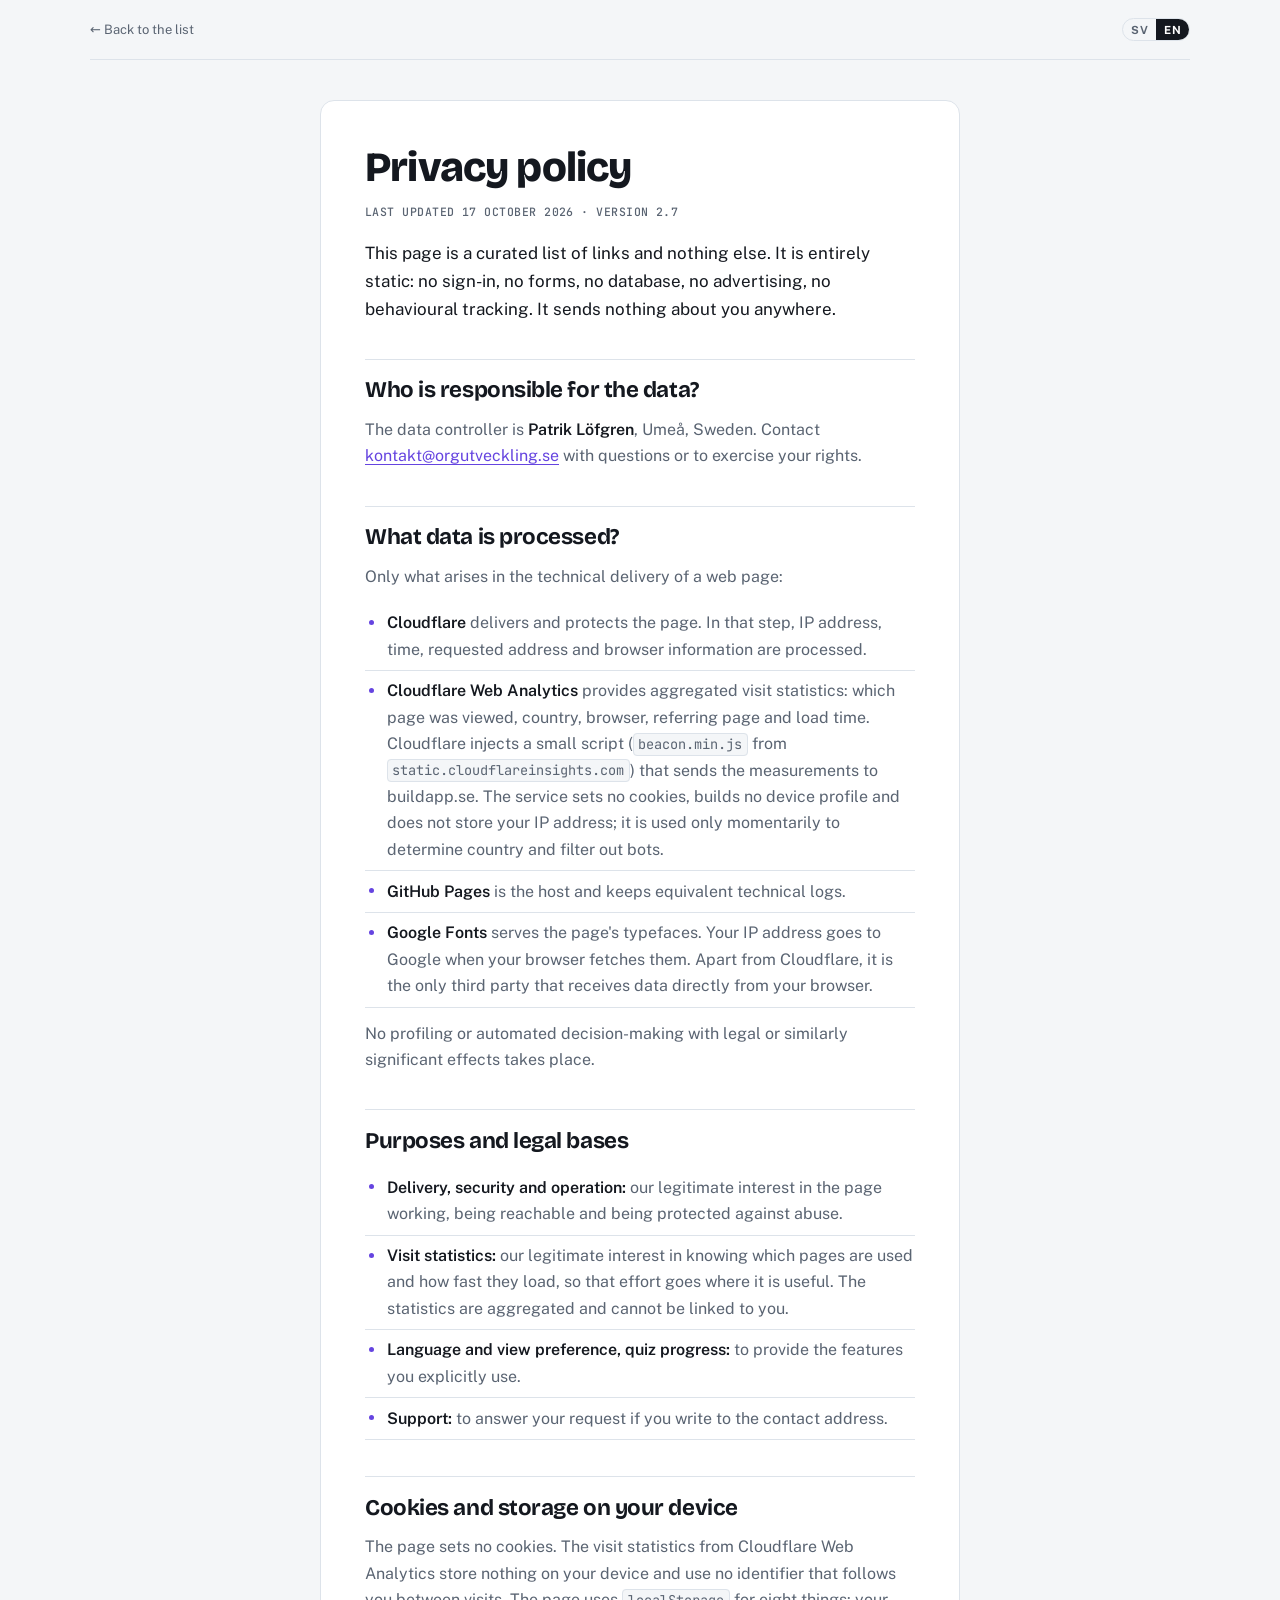
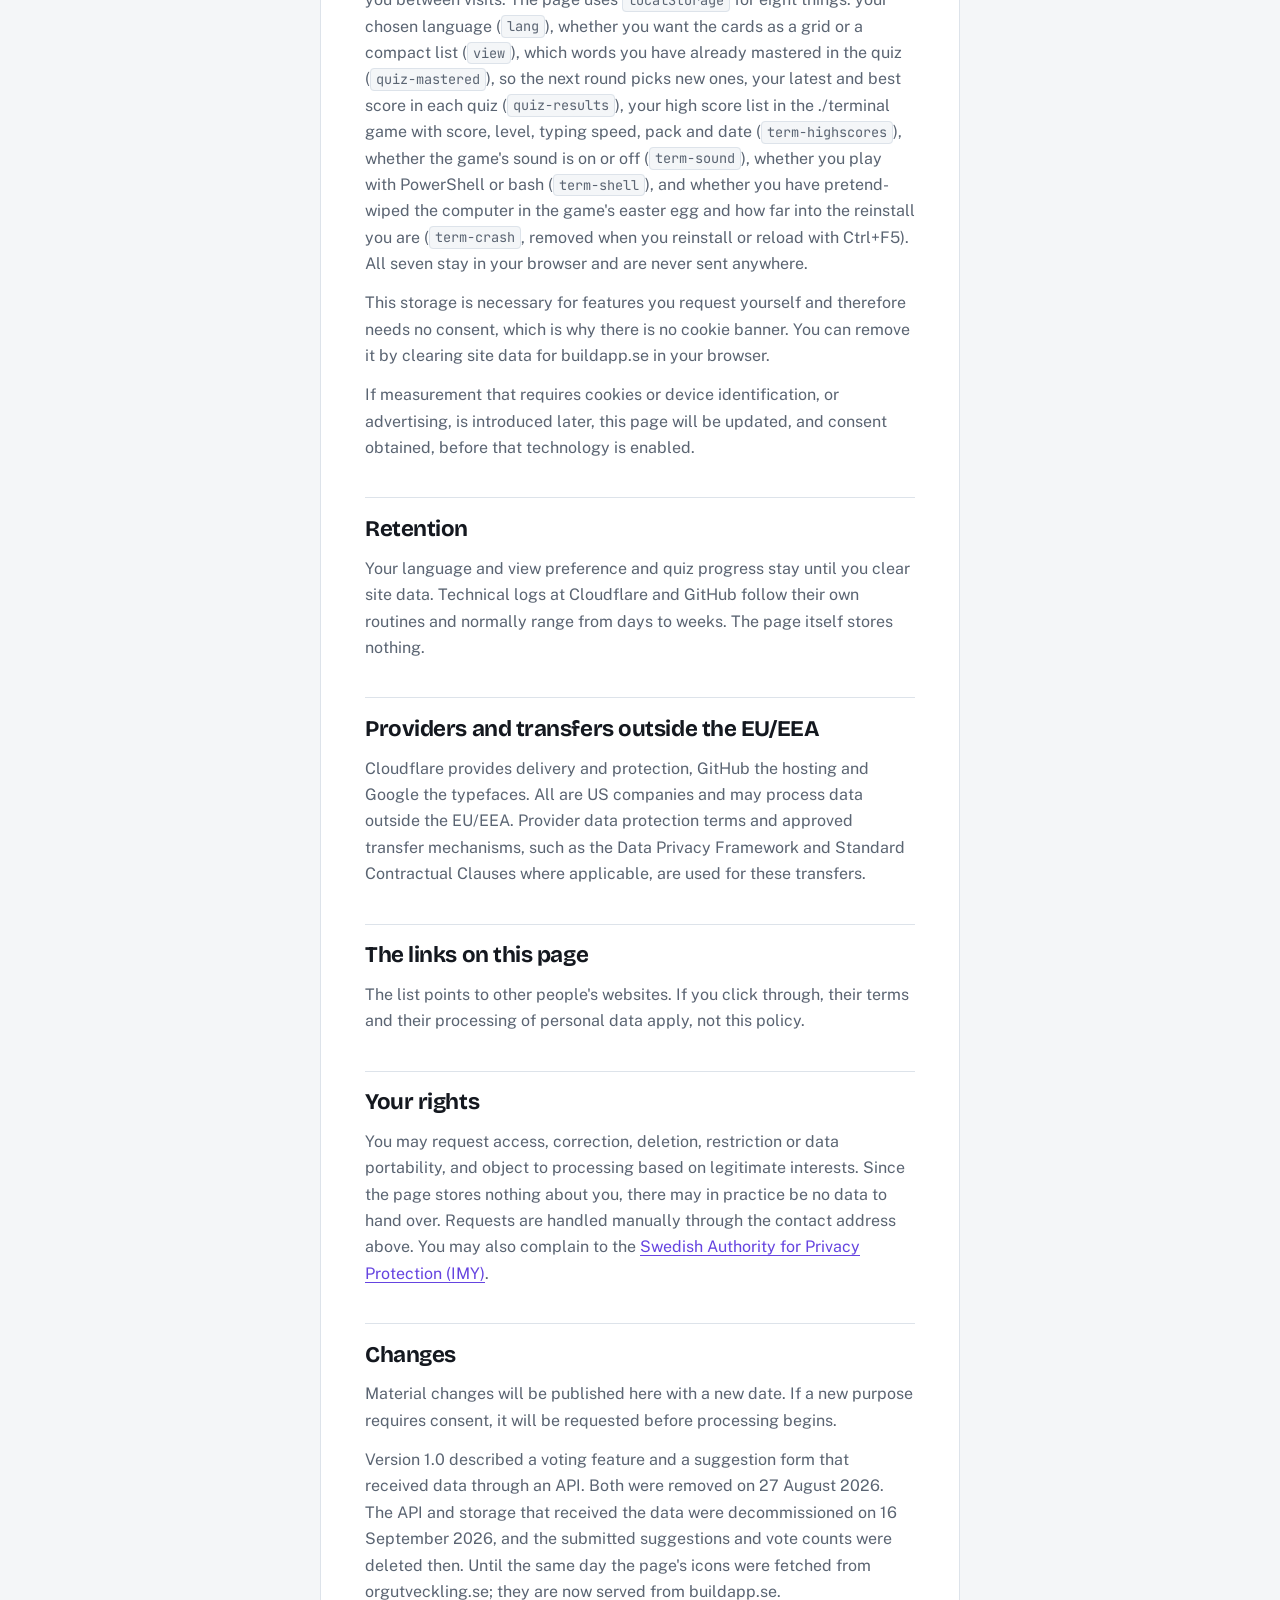
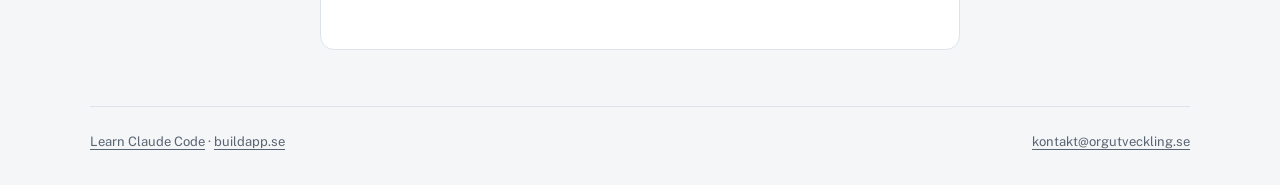
==== integritet.html @ f9c8c97b "docs(integritet): version 2.7, nyckeln term-crash för spelets påskägg Co-Authored-By: Claude Opus 5." ====
<!doctype html>
<html lang="sv">
<head>
<meta charset="UTF-8">
<meta name="viewport" content="width=device-width, initial-scale=1.0">
<title>Integritetspolicy | Lär dig Claude Code</title>
<meta name="description" content="Hur den här länklistan behandlar personuppgifter. Kort svar: sidan är statisk, har ingen backend och sparar bara dina val och dina quizframsteg lokalt.">
<link rel="canonical" href="https://buildapp.se/ai/integritet.html">

<meta property="og:type" content="website">
<meta property="og:site_name" content="Lär dig Claude Code">
<meta property="og:title" content="Integritetspolicy | Lär dig Claude Code">
<meta property="og:description" content="Hur den här länklistan behandlar personuppgifter. Kort svar: sidan är statisk, har ingen backend och sparar bara dina val och dina quizframsteg lokalt.">
<meta property="og:url" content="https://buildapp.se/ai/integritet.html">
<meta property="og:image" content="https://buildapp.se/ai/og.png">
<meta property="og:image:width" content="1200">
<meta property="og:image:height" content="630">
<meta property="og:image:type" content="image/png">
<meta property="og:locale" content="sv_SE">
<meta name="twitter:card" content="summary_large_image">
<meta name="twitter:title" content="Integritetspolicy | Lär dig Claude Code">
<meta name="twitter:description" content="Hur den här länklistan behandlar personuppgifter. Kort svar: sidan är statisk, har ingen backend och sparar bara dina val och dina quizframsteg lokalt.">
<meta name="twitter:image" content="https://buildapp.se/ai/og.png">

<link rel="preconnect" href="https://fonts.googleapis.com">
<link rel="preconnect" href="https://fonts.gstatic.com" crossorigin>
<link rel="stylesheet" href="https://fonts.googleapis.com/css2?family=Bricolage+Grotesque:opsz,wght@12..96,500..800&family=JetBrains+Mono:wght@500;700&family=Public+Sans:wght@400;500;600&display=swap">
<style>
:root{--fg:#14181F;--bg:#F4F6F8;--card:#fff;--primary:#6544E0;--secondary:#5A6472;--tertiary:#DDE3EA;
  --grafit:#14181F;
  --font:'Public Sans',system-ui,sans-serif;--font-display:'Bricolage Grotesque',system-ui,sans-serif;
  --mono:'JetBrains Mono',ui-monospace,SFMono-Regular,monospace;
  --outer:clamp(1.25rem,4vw,2.5rem);--fs-small:.8125rem;--ls-heading:-.02em;--radius-btn:100px;--t:.16s ease;--maxw:1180px}
*,*::before,*::after{box-sizing:border-box;margin:0;padding:0}
body{font-family:var(--font);font-size:1rem;color:var(--fg);background:var(--bg);-webkit-font-smoothing:antialiased;line-height:1.65}
a{color:inherit;text-underline-offset:.2em}
.wrap{max-width:var(--maxw);margin:0 auto;padding:0 var(--outer)}

.topbar{display:flex;justify-content:space-between;align-items:center;gap:1rem;padding:1.1rem 0;border-bottom:1px solid var(--tertiary)}
.topbar-right{display:flex;align-items:center;gap:1rem}
.topbar-link{font-size:var(--fs-small);color:var(--secondary);text-decoration:none;white-space:nowrap}
.topbar-link:hover{color:var(--primary)}
.lang-toggle{display:flex;border:1.5px solid var(--tertiary);border-radius:var(--radius-btn);overflow:hidden}
.lang-toggle button{background:transparent;border:0;cursor:pointer;padding:.35em .7em;font-size:.7rem;font-weight:700;letter-spacing:.05em;color:var(--secondary);font-family:var(--font);transition:all var(--t)}
.lang-toggle button:hover{color:var(--primary)}
.lang-toggle button.active{background:var(--grafit);color:#fff}

/* Policyn ligger på ett kort, precis som resurserna i listan. */
.doc{max-width:64ch;margin:clamp(1.5rem,4vw,2.5rem) auto clamp(2rem,5vw,3.5rem);
  background:var(--card);border:1px solid var(--tertiary);border-radius:14px;padding:clamp(1.4rem,4vw,2.75rem)}
h1{font-family:var(--font-display);font-weight:800;font-size:clamp(1.8rem,4.5vw,2.6rem);line-height:1.08;letter-spacing:var(--ls-heading)}
.meta{font-family:var(--mono);font-size:.72rem;font-weight:500;letter-spacing:.04em;text-transform:uppercase;color:var(--secondary);margin-top:.75rem}
h2{font-family:var(--font-display);font-weight:700;font-size:clamp(1.15rem,2.6vw,1.4rem);line-height:1.2;letter-spacing:var(--ls-heading);
  margin-top:2.25rem;padding-top:1.1rem;border-top:1px solid var(--tertiary)}
p{margin-top:.8rem;color:var(--secondary)}
p.lede{color:var(--fg);font-size:1.0625rem;margin-top:1.1rem}
ul{margin-top:.8rem;list-style:none}
li{position:relative;padding:.45rem 0 .45rem 1.35rem;color:var(--secondary);border-bottom:1px solid var(--tertiary)}
li::before{content:'';position:absolute;left:.25rem;top:1.05em;width:5px;height:5px;border-radius:50%;background:var(--primary)}
strong{color:var(--fg);font-weight:600}
code{font-family:var(--mono);font-size:.85em;background:var(--bg);border:1px solid var(--tertiary);border-radius:4px;padding:.1em .35em}
.doc a{color:var(--primary)}

.site-footer{margin-top:1rem;padding:1.5rem 0 2rem;border-top:1px solid var(--tertiary);display:flex;justify-content:space-between;align-items:baseline;flex-wrap:wrap;gap:.5em;font-size:var(--fs-small);color:var(--secondary)}
.site-footer a{color:var(--secondary)}
.site-footer a:hover{color:var(--primary)}
</style>
</head>
<body>

<div class="wrap">
  <div class="topbar">
    <a class="topbar-link" href="./" data-sv="&larr; Tillbaka till listan" data-en="&larr; Back to the list">&larr; Tillbaka till listan</a>
    <div class="topbar-right">
      <div class="lang-toggle" role="group" aria-label="Språk / Language">
        <button type="button" data-lang="sv">SV</button>
        <button type="button" data-lang="en">EN</button>
      </div>
    </div>
  </div>

  <article class="doc" data-doc="sv" lang="sv">
    <h1>Integritetspolicy</h1>
    <p class="meta">Senast uppdaterad 17 oktober 2026 &middot; Version 2.7</p>

    <p class="lede">Den här sidan är en kurerad länklista och inget annat. Den är helt statisk: ingen inloggning, inga formulär, ingen databas, inga annonser, ingen beteendespårning. Den skickar ingenting någonstans om dig.</p>

    <h2>Vem ansvarar för uppgifterna?</h2>
    <p>Personuppgiftsansvarig är <strong>Patrik Löfgren</strong>, Umeå, Sverige. Kontakta <a href="mailto:kontakt@orgutveckling.se">kontakt@orgutveckling.se</a> för frågor eller för att använda dina rättigheter.</p>

    <h2>Vilka uppgifter behandlas?</h2>
    <p>Bara det som uppstår i den tekniska leveransen av en webbsida:</p>
    <ul>
      <li><strong>Cloudflare</strong> levererar och skyddar sidan. I det ledet behandlas IP-adress, tidpunkt, efterfrågad adress och webbläsarinformation.</li>
      <li><strong>Cloudflare Web Analytics</strong> ger aggregerad besöksstatistik: vilken sida som visats, land, webbläsare, hänvisande sida och laddningstid. Cloudflare lägger in ett litet skript (<code>beacon.min.js</code> från <code>static.cloudflareinsights.com</code>) som skickar mätvärdena till buildapp.se. Tjänsten sätter inga cookies, skapar ingen enhetsprofil och sparar inte din IP-adress; den används bara i stunden för att avgöra land och sålla bort robotar.</li>
      <li><strong>GitHub Pages</strong> är webbhotellet och för motsvarande tekniska loggar.</li>
      <li><strong>Google Fonts</strong> levererar sidans typsnitt. När din webbläsare hämtar dem går din IP-adress till Google. Utöver Cloudflare är det den enda tredjeparten som får uppgifter direkt från din webbläsare.</li>
    </ul>
    <p>Ingen profilering och inget automatiserat beslutsfattande med rättsliga eller liknande betydande effekter sker.</p>

    <h2>Varför och med vilken rättslig grund?</h2>
    <ul>
      <li><strong>Leverans, säkerhet och drift:</strong> berättigat intresse av att sidan fungerar, är nåbar och skyddad mot missbruk.</li>
      <li><strong>Besöksstatistik:</strong> berättigat intresse av att veta vilka sidor som används och hur snabbt de laddar, så att arbetet kan läggas där det gör nytta. Statistiken är aggregerad och kan inte kopplas till dig.</li>
      <li><strong>Språk- och vyval, quizframsteg:</strong> för att tillhandahålla de funktioner du uttryckligen använder.</li>
      <li><strong>Support:</strong> för att besvara din begäran om du skriver till kontaktadressen.</li>
    </ul>

    <h2>Cookies och lagring på din enhet</h2>
    <p>Sidan sätter inga cookies. Besöksstatistiken från Cloudflare Web Analytics lagrar ingenting på din enhet och använder ingen identifierare som följer dig mellan besök. Sidan använder <code>localStorage</code> till åtta saker: valt språk (<code>lang</code>), om du vill se korten som rutnät eller kompakt lista (<code>view</code>), vilka ord du redan klarat i quizet (<code>quiz-mastered</code>), så att nästa runda tar nya ord, ditt senaste och bästa resultat i varje quiz (<code>quiz-results</code>), din topplista i spelet ./terminal med poäng, nivå, skrivhastighet, paket och datum (<code>term-highscores</code>), om spelets ljud är på eller av (<code>term-sound</code>), om du spelar med PowerShell eller bash (<code>term-shell</code>), och om du har låtsasraderat datorn i spelets påskägg och var du är i ominstallationen (<code>term-crash</code>, tas bort när du installerat om eller laddar om med Ctrl+F5). Alla sju ligger kvar i din webbläsare och skickas aldrig någonstans.</p>
    <p>Lagringen är nödvändig för funktioner du själv begär och kräver därför inget samtycke, vilket är anledningen till att det inte finns någon cookiebanner. Du tar bort den genom att rensa webbplatsdata för buildapp.se i webbläsaren.</p>
    <p>Om mätning som kräver cookies eller enhetsidentifiering, eller annonsering, införs senare uppdateras den här sidan, och samtycke hämtas in, innan tekniken aktiveras.</p>

    <h2>Lagringstid</h2>
    <p>Språk- och vyvalet och quizframstegen ligger kvar tills du rensar webbplatsdata. Tekniska loggar hos Cloudflare och GitHub styrs av deras egna rutiner och rör sig normalt om dagar till veckor. Sidan själv sparar ingenting.</p>

    <h2>Leverantörer och överföring utanför EU/EES</h2>
    <p>Cloudflare tillhandahåller leverans och skydd, GitHub webbhotellet och Google typsnitten. Samtliga är amerikanska bolag och kan behandla uppgifter utanför EU/EES. För dessa överföringar tillämpas leverantörernas dataskyddsvillkor och godkända överföringsmekanismer, exempelvis Data Privacy Framework och standardavtalsklausuler där de är tillämpliga.</p>

    <h2>Länkarna på sidan</h2>
    <p>Listan pekar på andras webbplatser. Klickar du vidare gäller deras villkor och deras behandling av personuppgifter, inte den här policyn.</p>

    <h2>Dina rättigheter</h2>
    <p>Du kan begära tillgång, rättelse, radering, begränsning eller dataportabilitet, och invända mot behandling som grundas på berättigat intresse. Eftersom sidan inte lagrar något om dig saknas i praktiken uppgifter att lämna ut. Begäran hanteras manuellt via kontaktadressen ovan. Du har också rätt att klaga hos <a href="https://www.imy.se/" rel="external noopener" target="_blank">Integritetsskyddsmyndigheten (IMY)</a>.</p>

    <h2>Ändringar</h2>
    <p>Väsentliga ändringar publiceras här med nytt datum. Om ett nytt ändamål kräver samtycke hämtas det in innan behandlingen börjar.</p>
    <p>Version 1.0 beskrev en röstningsfunktion och ett förslagsformulär som tog emot uppgifter via ett API. Båda togs bort den 27 augusti 2026. Det API och den lagring som tog emot uppgifterna avvecklades den 16 september 2026, och de inskickade förslagen och röstsiffrorna raderades då. Sidans ikoner hämtades fram till samma dag från orgutveckling.se; nu ligger de på buildapp.se.</p>
  </article>

  <article class="doc" data-doc="en" lang="en" hidden>
    <h1>Privacy policy</h1>
    <p class="meta">Last updated 17 October 2026 &middot; Version 2.7</p>

    <p class="lede">This page is a curated list of links and nothing else. It is entirely static: no sign-in, no forms, no database, no advertising, no behavioural tracking. It sends nothing about you anywhere.</p>

    <h2>Who is responsible for the data?</h2>
    <p>The data controller is <strong>Patrik Löfgren</strong>, Umeå, Sweden. Contact <a href="mailto:kontakt@orgutveckling.se">kontakt@orgutveckling.se</a> with questions or to exercise your rights.</p>

    <h2>What data is processed?</h2>
    <p>Only what arises in the technical delivery of a web page:</p>
    <ul>
      <li><strong>Cloudflare</strong> delivers and protects the page. In that step, IP address, time, requested address and browser information are processed.</li>
      <li><strong>Cloudflare Web Analytics</strong> provides aggregated visit statistics: which page was viewed, country, browser, referring page and load time. Cloudflare injects a small script (<code>beacon.min.js</code> from <code>static.cloudflareinsights.com</code>) that sends the measurements to buildapp.se. The service sets no cookies, builds no device profile and does not store your IP address; it is used only momentarily to determine country and filter out bots.</li>
      <li><strong>GitHub Pages</strong> is the host and keeps equivalent technical logs.</li>
      <li><strong>Google Fonts</strong> serves the page's typefaces. Your IP address goes to Google when your browser fetches them. Apart from Cloudflare, it is the only third party that receives data directly from your browser.</li>
    </ul>
    <p>No profiling or automated decision-making with legal or similarly significant effects takes place.</p>

    <h2>Purposes and legal bases</h2>
    <ul>
      <li><strong>Delivery, security and operation:</strong> our legitimate interest in the page working, being reachable and being protected against abuse.</li>
      <li><strong>Visit statistics:</strong> our legitimate interest in knowing which pages are used and how fast they load, so that effort goes where it is useful. The statistics are aggregated and cannot be linked to you.</li>
      <li><strong>Language and view preference, quiz progress:</strong> to provide the features you explicitly use.</li>
      <li><strong>Support:</strong> to answer your request if you write to the contact address.</li>
    </ul>

    <h2>Cookies and storage on your device</h2>
    <p>The page sets no cookies. The visit statistics from Cloudflare Web Analytics store nothing on your device and use no identifier that follows you between visits. The page uses <code>localStorage</code> for eight things: your chosen language (<code>lang</code>), whether you want the cards as a grid or a compact list (<code>view</code>), which words you have already mastered in the quiz (<code>quiz-mastered</code>), so the next round picks new ones, your latest and best score in each quiz (<code>quiz-results</code>), your high score list in the ./terminal game with score, level, typing speed, pack and date (<code>term-highscores</code>), whether the game's sound is on or off (<code>term-sound</code>), whether you play with PowerShell or bash (<code>term-shell</code>), and whether you have pretend-wiped the computer in the game's easter egg and how far into the reinstall you are (<code>term-crash</code>, removed when you reinstall or reload with Ctrl+F5). All seven stay in your browser and are never sent anywhere.</p>
    <p>This storage is necessary for features you request yourself and therefore needs no consent, which is why there is no cookie banner. You can remove it by clearing site data for buildapp.se in your browser.</p>
    <p>If measurement that requires cookies or device identification, or advertising, is introduced later, this page will be updated, and consent obtained, before that technology is enabled.</p>

    <h2>Retention</h2>
    <p>Your language and view preference and quiz progress stay until you clear site data. Technical logs at Cloudflare and GitHub follow their own routines and normally range from days to weeks. The page itself stores nothing.</p>

    <h2>Providers and transfers outside the EU/EEA</h2>
    <p>Cloudflare provides delivery and protection, GitHub the hosting and Google the typefaces. All are US companies and may process data outside the EU/EEA. Provider data protection terms and approved transfer mechanisms, such as the Data Privacy Framework and Standard Contractual Clauses where applicable, are used for these transfers.</p>

    <h2>The links on this page</h2>
    <p>The list points to other people's websites. If you click through, their terms and their processing of personal data apply, not this policy.</p>

    <h2>Your rights</h2>
    <p>You may request access, correction, deletion, restriction or data portability, and object to processing based on legitimate interests. Since the page stores nothing about you, there may in practice be no data to hand over. Requests are handled manually through the contact address above. You may also complain to the <a href="https://www.imy.se/" rel="external noopener" target="_blank">Swedish Authority for Privacy Protection (IMY)</a>.</p>

    <h2>Changes</h2>
    <p>Material changes will be published here with a new date. If a new purpose requires consent, it will be requested before processing begins.</p>
    <p>Version 1.0 described a voting feature and a suggestion form that received data through an API. Both were removed on 27 August 2026. The API and storage that received the data were decommissioned on 16 September 2026, and the submitted suggestions and vote counts were deleted then. Until the same day the page's icons were fetched from orgutveckling.se; they are now served from buildapp.se.</p>
  </article>

  <footer class="site-footer">
    <div><a href="./" data-sv="Lär dig Claude Code" data-en="Learn Claude Code">Lär dig Claude Code</a> &middot; <a href="https://buildapp.se/">buildapp.se</a></div>
    <div><span id="footer-email"></span></div>
  </footer>
</div>

<script>
(function(){
  // Samma nyckel som listsidan, sa spraket foljer med hit.
  var buttons = document.querySelectorAll('.lang-toggle button');

  function apply(lang){
    document.documentElement.lang = lang;
    document.querySelectorAll('[data-doc]').forEach(function(el){
      el.hidden = el.getAttribute('data-doc') !== lang;
    });
    document.querySelectorAll('[data-sv]').forEach(function(el){
      el.textContent = lang === 'sv' ? el.getAttribute('data-sv') : el.getAttribute('data-en');
    });
    buttons.forEach(function(b){ b.classList.toggle('active', b.dataset.lang === lang); });
  }

  var saved;
  try { saved = localStorage.getItem('lang'); } catch (e) { saved = null; }
  apply(saved || ((navigator.language || '').toLowerCase().indexOf('sv') === 0 ? 'sv' : 'en'));

  document.querySelector('.lang-toggle').addEventListener('click', function(e){
    var btn = e.target.closest('button[data-lang]');
    if (!btn) return;
    try { localStorage.setItem('lang', btn.dataset.lang); } catch (e) {}
    apply(btn.dataset.lang);
  });

  var u='kontakt', d='orgutveckling.se';
  var el=document.getElementById('footer-email');
  if(el){var a=document.createElement('a');a.href='mai'+'lto:'+u+'@'+d;a.textContent=u+'@'+d;a.style.color='inherit';el.appendChild(a);}
})();
</script>
</body>
</html>
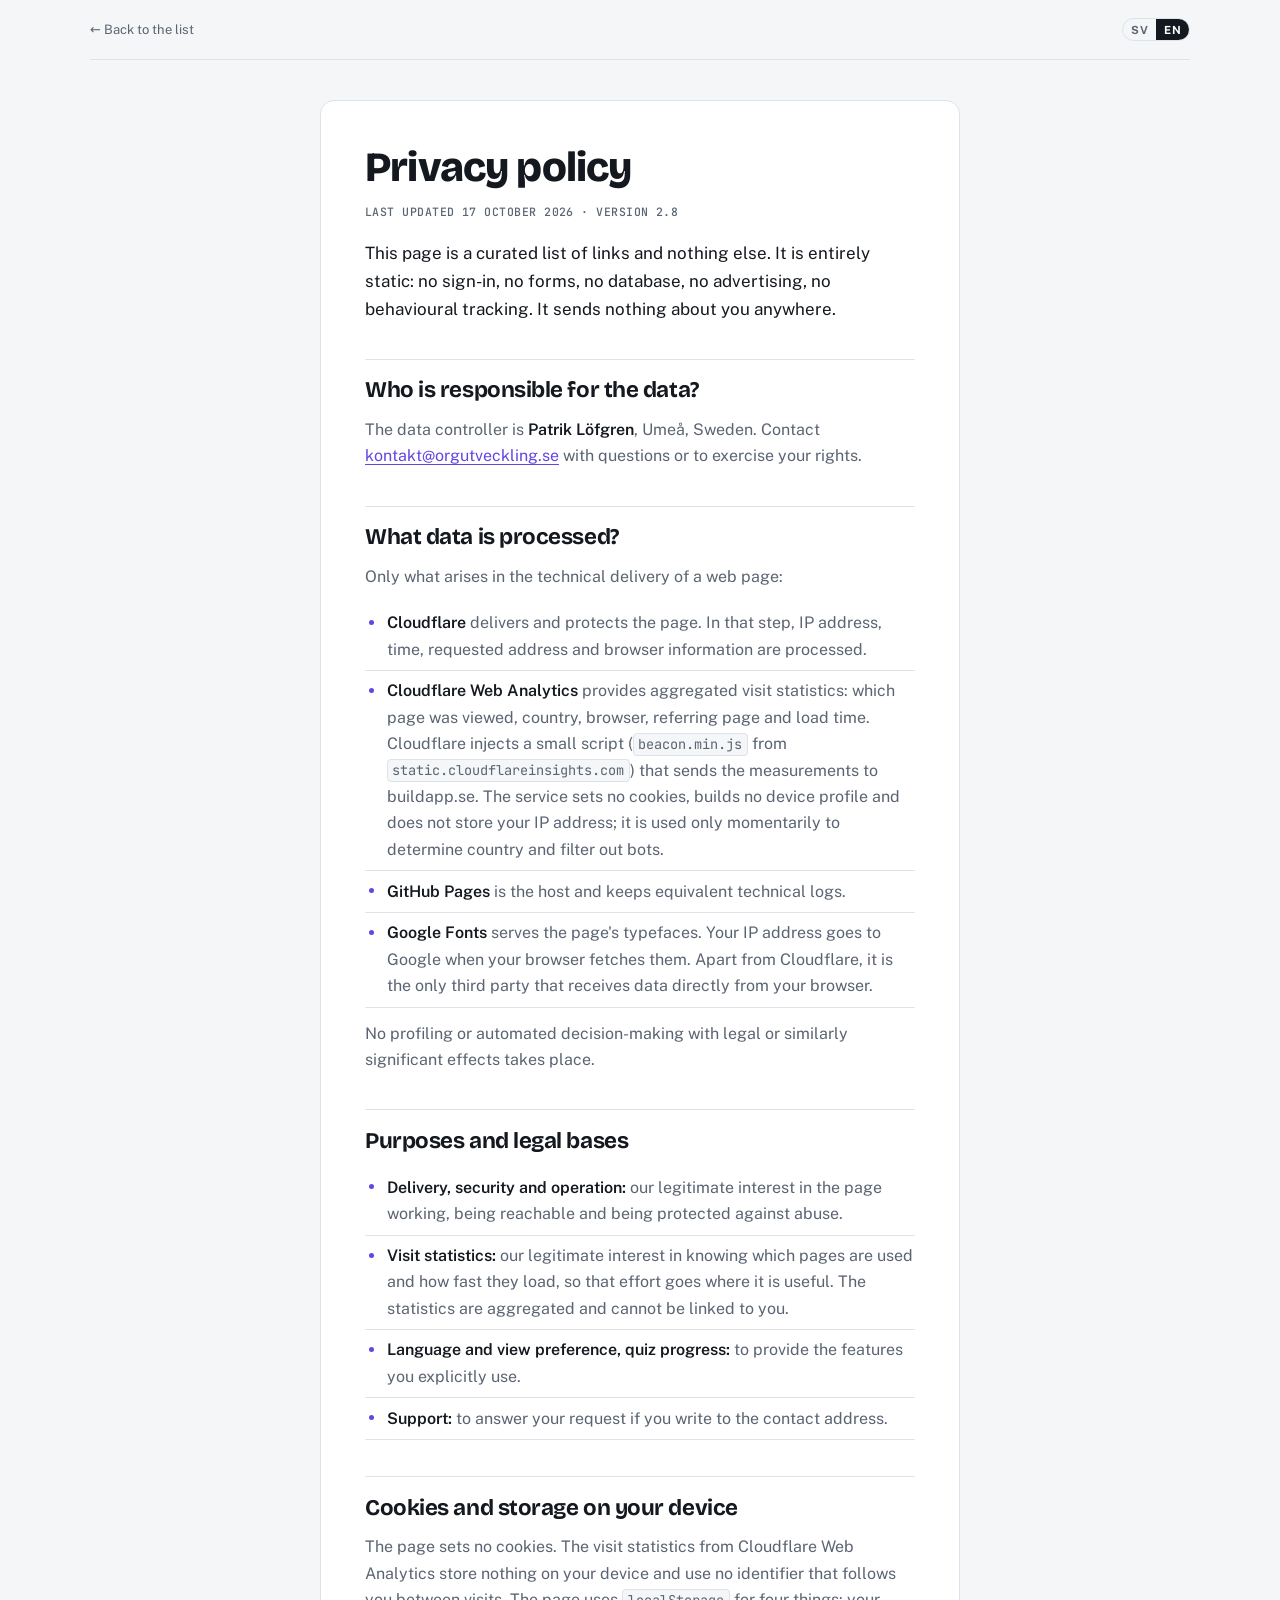
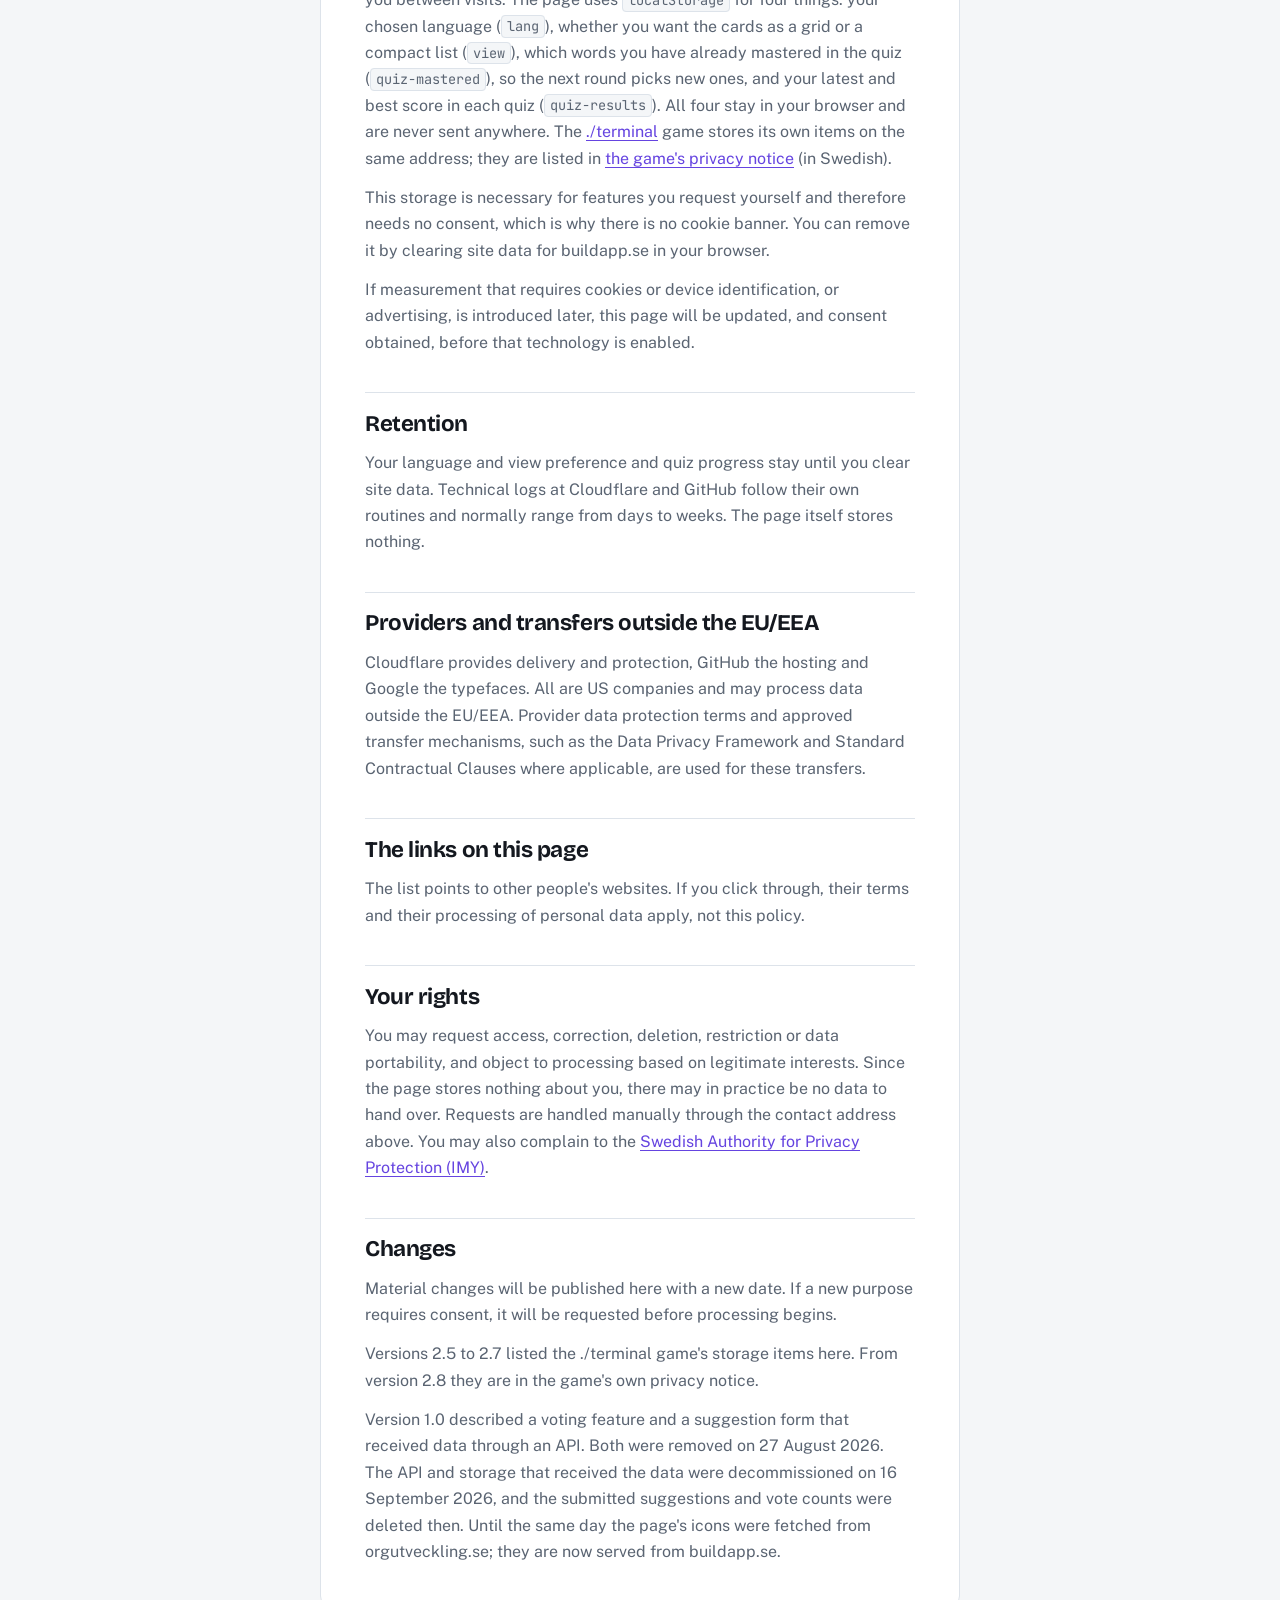
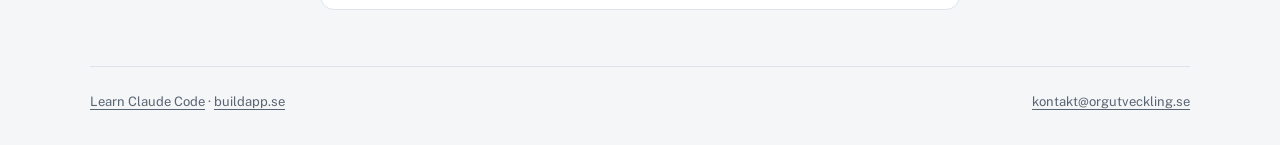
==== commit a476f070: "docs(integritet): version 2.8, spelets nycklar i spelets egen integritetstext Co-Authored-By: Claude" ====
--- a/integritet.html
+++ b/integritet.html
@@ -81,7 +81,7 @@
 
   <article class="doc" data-doc="sv" lang="sv">
     <h1>Integritetspolicy</h1>
-    <p class="meta">Senast uppdaterad 17 oktober 2026 &middot; Version 2.7</p>
+    <p class="meta">Senast uppdaterad 17 oktober 2026 &middot; Version 2.8</p>
 
     <p class="lede">Den här sidan är en kurerad länklista och inget annat. Den är helt statisk: ingen inloggning, inga formulär, ingen databas, inga annonser, ingen beteendespårning. Den skickar ingenting någonstans om dig.</p>
 
@@ -107,7 +107,7 @@
     </ul>
 
     <h2>Cookies och lagring på din enhet</h2>
-    <p>Sidan sätter inga cookies. Besöksstatistiken från Cloudflare Web Analytics lagrar ingenting på din enhet och använder ingen identifierare som följer dig mellan besök. Sidan använder <code>localStorage</code> till åtta saker: valt språk (<code>lang</code>), om du vill se korten som rutnät eller kompakt lista (<code>view</code>), vilka ord du redan klarat i quizet (<code>quiz-mastered</code>), så att nästa runda tar nya ord, ditt senaste och bästa resultat i varje quiz (<code>quiz-results</code>), din topplista i spelet ./terminal med poäng, nivå, skrivhastighet, paket och datum (<code>term-highscores</code>), om spelets ljud är på eller av (<code>term-sound</code>), om du spelar med PowerShell eller bash (<code>term-shell</code>), och om du har låtsasraderat datorn i spelets påskägg och var du är i ominstallationen (<code>term-crash</code>, tas bort när du installerat om eller laddar om med Ctrl+F5). Alla sju ligger kvar i din webbläsare och skickas aldrig någonstans.</p>
+    <p>Sidan sätter inga cookies. Besöksstatistiken från Cloudflare Web Analytics lagrar ingenting på din enhet och använder ingen identifierare som följer dig mellan besök. Sidan använder <code>localStorage</code> till fyra saker: valt språk (<code>lang</code>), om du vill se korten som rutnät eller kompakt lista (<code>view</code>), vilka ord du redan klarat i quizet (<code>quiz-mastered</code>), så att nästa runda tar nya ord, och ditt senaste och bästa resultat i varje quiz (<code>quiz-results</code>). Alla fyra ligger kvar i din webbläsare och skickas aldrig någonstans. Spelet <a href="https://buildapp.se/terminal/">./terminal</a> sparar sina egna saker på samma adress; de står i <a href="https://buildapp.se/terminal/integritet.html">spelets integritetstext</a>.</p>
     <p>Lagringen är nödvändig för funktioner du själv begär och kräver därför inget samtycke, vilket är anledningen till att det inte finns någon cookiebanner. Du tar bort den genom att rensa webbplatsdata för buildapp.se i webbläsaren.</p>
     <p>Om mätning som kräver cookies eller enhetsidentifiering, eller annonsering, införs senare uppdateras den här sidan, och samtycke hämtas in, innan tekniken aktiveras.</p>
 
@@ -125,12 +125,13 @@
 
     <h2>Ändringar</h2>
     <p>Väsentliga ändringar publiceras här med nytt datum. Om ett nytt ändamål kräver samtycke hämtas det in innan behandlingen börjar.</p>
+    <p>Version 2.5 till 2.7 redovisade spelet ./terminals nycklar här. Från version 2.8 står de i spelets egen integritetstext.</p>
     <p>Version 1.0 beskrev en röstningsfunktion och ett förslagsformulär som tog emot uppgifter via ett API. Båda togs bort den 27 augusti 2026. Det API och den lagring som tog emot uppgifterna avvecklades den 16 september 2026, och de inskickade förslagen och röstsiffrorna raderades då. Sidans ikoner hämtades fram till samma dag från orgutveckling.se; nu ligger de på buildapp.se.</p>
   </article>
 
   <article class="doc" data-doc="en" lang="en" hidden>
     <h1>Privacy policy</h1>
-    <p class="meta">Last updated 17 October 2026 &middot; Version 2.7</p>
+    <p class="meta">Last updated 17 October 2026 &middot; Version 2.8</p>
 
     <p class="lede">This page is a curated list of links and nothing else. It is entirely static: no sign-in, no forms, no database, no advertising, no behavioural tracking. It sends nothing about you anywhere.</p>
 
@@ -156,7 +157,7 @@
     </ul>
 
     <h2>Cookies and storage on your device</h2>
-    <p>The page sets no cookies. The visit statistics from Cloudflare Web Analytics store nothing on your device and use no identifier that follows you between visits. The page uses <code>localStorage</code> for eight things: your chosen language (<code>lang</code>), whether you want the cards as a grid or a compact list (<code>view</code>), which words you have already mastered in the quiz (<code>quiz-mastered</code>), so the next round picks new ones, your latest and best score in each quiz (<code>quiz-results</code>), your high score list in the ./terminal game with score, level, typing speed, pack and date (<code>term-highscores</code>), whether the game's sound is on or off (<code>term-sound</code>), whether you play with PowerShell or bash (<code>term-shell</code>), and whether you have pretend-wiped the computer in the game's easter egg and how far into the reinstall you are (<code>term-crash</code>, removed when you reinstall or reload with Ctrl+F5). All seven stay in your browser and are never sent anywhere.</p>
+    <p>The page sets no cookies. The visit statistics from Cloudflare Web Analytics store nothing on your device and use no identifier that follows you between visits. The page uses <code>localStorage</code> for four things: your chosen language (<code>lang</code>), whether you want the cards as a grid or a compact list (<code>view</code>), which words you have already mastered in the quiz (<code>quiz-mastered</code>), so the next round picks new ones, and your latest and best score in each quiz (<code>quiz-results</code>). All four stay in your browser and are never sent anywhere. The <a href="https://buildapp.se/terminal/">./terminal</a> game stores its own items on the same address; they are listed in <a href="https://buildapp.se/terminal/integritet.html">the game's privacy notice</a> (in Swedish).</p>
     <p>This storage is necessary for features you request yourself and therefore needs no consent, which is why there is no cookie banner. You can remove it by clearing site data for buildapp.se in your browser.</p>
     <p>If measurement that requires cookies or device identification, or advertising, is introduced later, this page will be updated, and consent obtained, before that technology is enabled.</p>
 
@@ -174,6 +175,7 @@
 
     <h2>Changes</h2>
     <p>Material changes will be published here with a new date. If a new purpose requires consent, it will be requested before processing begins.</p>
+    <p>Versions 2.5 to 2.7 listed the ./terminal game's storage items here. From version 2.8 they are in the game's own privacy notice.</p>
     <p>Version 1.0 described a voting feature and a suggestion form that received data through an API. Both were removed on 27 August 2026. The API and storage that received the data were decommissioned on 16 September 2026, and the submitted suggestions and vote counts were deleted then. Until the same day the page's icons were fetched from orgutveckling.se; they are now served from buildapp.se.</p>
   </article>
 
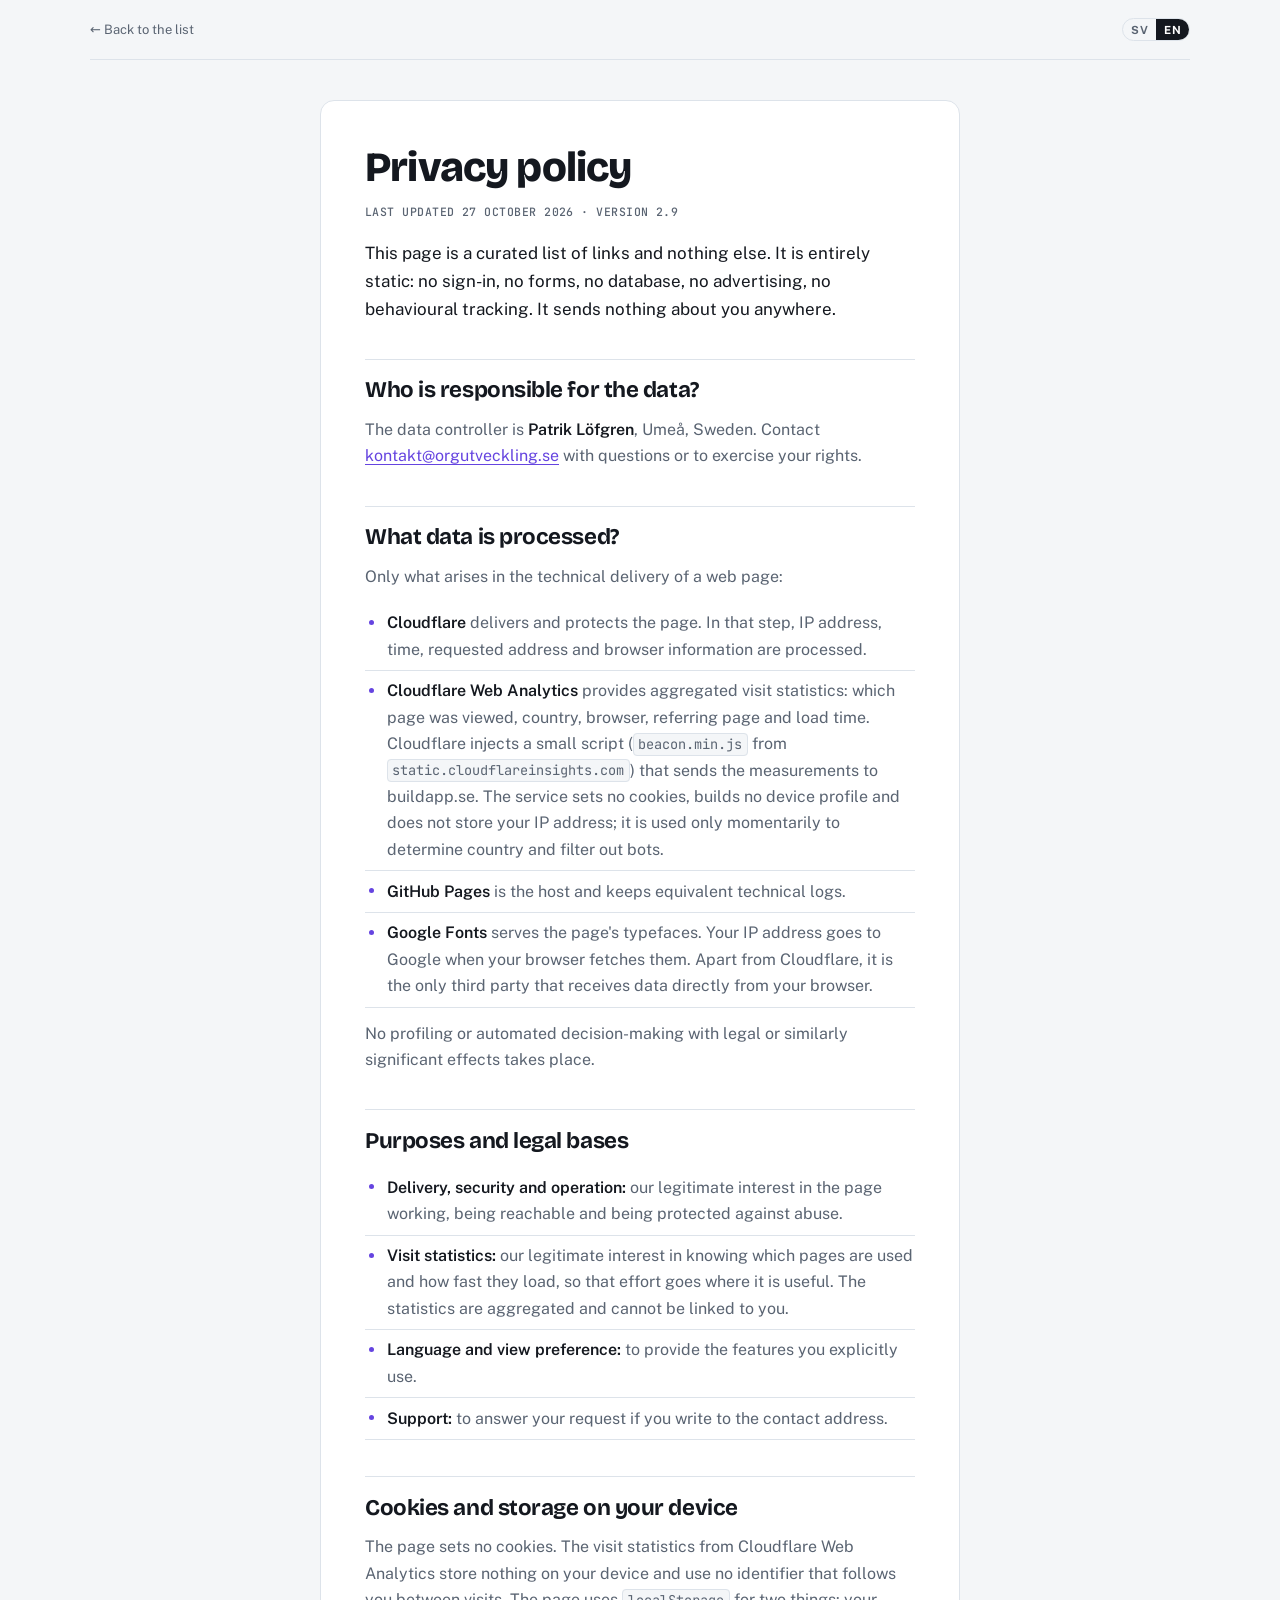
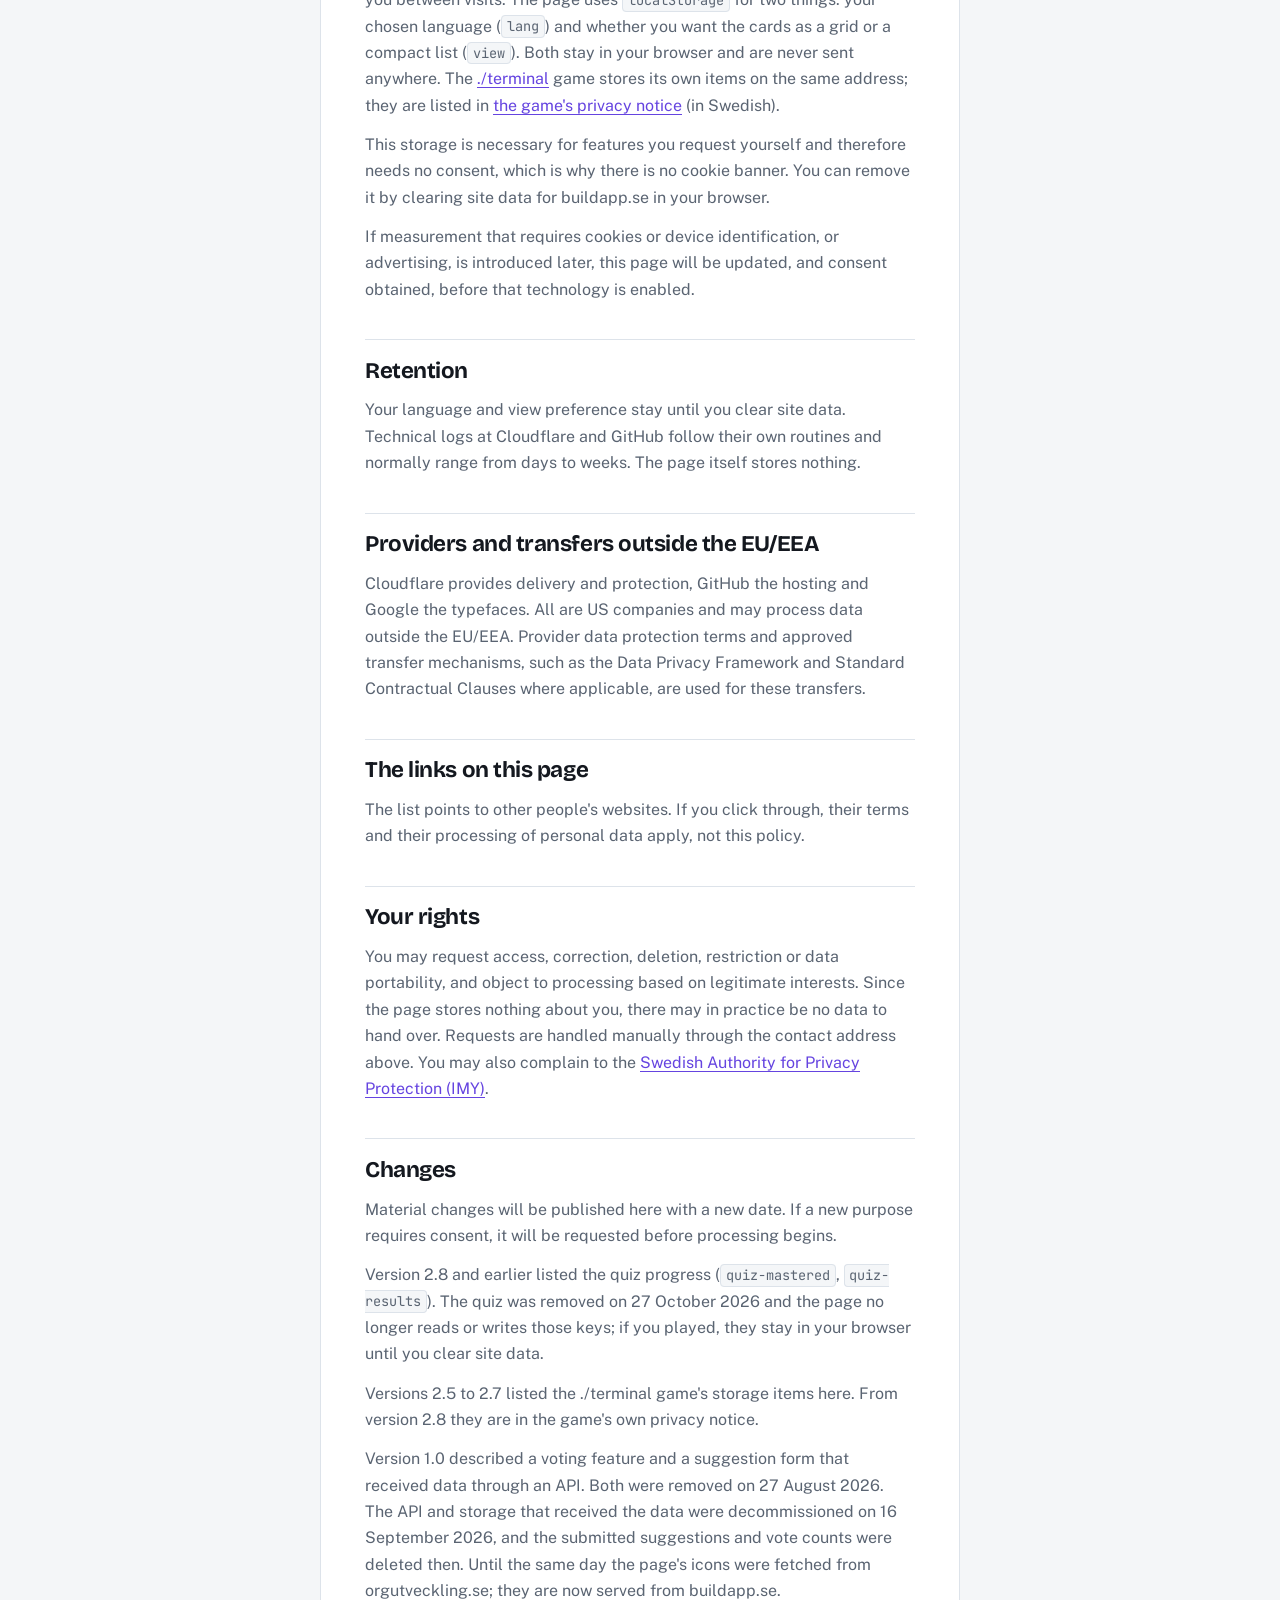
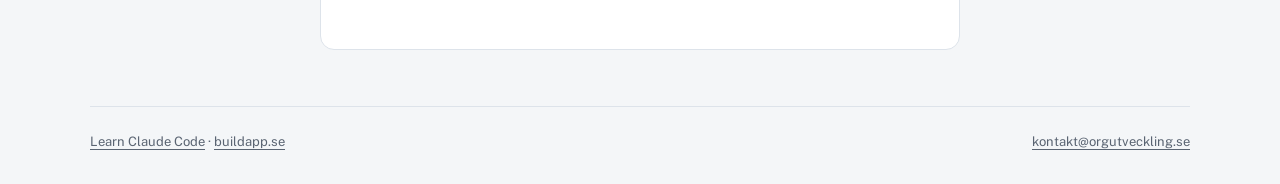
==== commit 59091591: "Ta bort quizet: quiz.html, länkar i toppfält och sidfot, integritet 2.9, docs Co-Authored-By: Claude" ====
--- a/integritet.html
+++ b/integritet.html
@@ -4,13 +4,13 @@
 <meta charset="UTF-8">
 <meta name="viewport" content="width=device-width, initial-scale=1.0">
 <title>Integritetspolicy | Lär dig Claude Code</title>
-<meta name="description" content="Hur den här länklistan behandlar personuppgifter. Kort svar: sidan är statisk, har ingen backend och sparar bara dina val och dina quizframsteg lokalt.">
+<meta name="description" content="Hur den här länklistan behandlar personuppgifter. Kort svar: sidan är statisk, har ingen backend och sparar bara dina val lokalt.">
 <link rel="canonical" href="https://buildapp.se/ai/integritet.html">
 
 <meta property="og:type" content="website">
 <meta property="og:site_name" content="Lär dig Claude Code">
 <meta property="og:title" content="Integritetspolicy | Lär dig Claude Code">
-<meta property="og:description" content="Hur den här länklistan behandlar personuppgifter. Kort svar: sidan är statisk, har ingen backend och sparar bara dina val och dina quizframsteg lokalt.">
+<meta property="og:description" content="Hur den här länklistan behandlar personuppgifter. Kort svar: sidan är statisk, har ingen backend och sparar bara dina val lokalt.">
 <meta property="og:url" content="https://buildapp.se/ai/integritet.html">
 <meta property="og:image" content="https://buildapp.se/ai/og.png">
 <meta property="og:image:width" content="1200">
@@ -19,7 +19,7 @@
 <meta property="og:locale" content="sv_SE">
 <meta name="twitter:card" content="summary_large_image">
 <meta name="twitter:title" content="Integritetspolicy | Lär dig Claude Code">
-<meta name="twitter:description" content="Hur den här länklistan behandlar personuppgifter. Kort svar: sidan är statisk, har ingen backend och sparar bara dina val och dina quizframsteg lokalt.">
+<meta name="twitter:description" content="Hur den här länklistan behandlar personuppgifter. Kort svar: sidan är statisk, har ingen backend och sparar bara dina val lokalt.">
 <meta name="twitter:image" content="https://buildapp.se/ai/og.png">
 
 <link rel="preconnect" href="https://fonts.googleapis.com">
@@ -81,7 +81,7 @@
 
   <article class="doc" data-doc="sv" lang="sv">
     <h1>Integritetspolicy</h1>
-    <p class="meta">Senast uppdaterad 17 oktober 2026 &middot; Version 2.8</p>
+    <p class="meta">Senast uppdaterad 27 oktober 2026 &middot; Version 2.9</p>
 
     <p class="lede">Den här sidan är en kurerad länklista och inget annat. Den är helt statisk: ingen inloggning, inga formulär, ingen databas, inga annonser, ingen beteendespårning. Den skickar ingenting någonstans om dig.</p>
 
@@ -102,17 +102,17 @@
     <ul>
       <li><strong>Leverans, säkerhet och drift:</strong> berättigat intresse av att sidan fungerar, är nåbar och skyddad mot missbruk.</li>
       <li><strong>Besöksstatistik:</strong> berättigat intresse av att veta vilka sidor som används och hur snabbt de laddar, så att arbetet kan läggas där det gör nytta. Statistiken är aggregerad och kan inte kopplas till dig.</li>
-      <li><strong>Språk- och vyval, quizframsteg:</strong> för att tillhandahålla de funktioner du uttryckligen använder.</li>
+      <li><strong>Språk- och vyval:</strong> för att tillhandahålla de funktioner du uttryckligen använder.</li>
       <li><strong>Support:</strong> för att besvara din begäran om du skriver till kontaktadressen.</li>
     </ul>
 
     <h2>Cookies och lagring på din enhet</h2>
-    <p>Sidan sätter inga cookies. Besöksstatistiken från Cloudflare Web Analytics lagrar ingenting på din enhet och använder ingen identifierare som följer dig mellan besök. Sidan använder <code>localStorage</code> till fyra saker: valt språk (<code>lang</code>), om du vill se korten som rutnät eller kompakt lista (<code>view</code>), vilka ord du redan klarat i quizet (<code>quiz-mastered</code>), så att nästa runda tar nya ord, och ditt senaste och bästa resultat i varje quiz (<code>quiz-results</code>). Alla fyra ligger kvar i din webbläsare och skickas aldrig någonstans. Spelet <a href="https://buildapp.se/terminal/">./terminal</a> sparar sina egna saker på samma adress; de står i <a href="https://buildapp.se/terminal/integritet.html">spelets integritetstext</a>.</p>
+    <p>Sidan sätter inga cookies. Besöksstatistiken från Cloudflare Web Analytics lagrar ingenting på din enhet och använder ingen identifierare som följer dig mellan besök. Sidan använder <code>localStorage</code> till två saker: valt språk (<code>lang</code>) och om du vill se korten som rutnät eller kompakt lista (<code>view</code>). Båda ligger kvar i din webbläsare och skickas aldrig någonstans. Spelet <a href="https://buildapp.se/terminal/">./terminal</a> sparar sina egna saker på samma adress; de står i <a href="https://buildapp.se/terminal/integritet.html">spelets integritetstext</a>.</p>
     <p>Lagringen är nödvändig för funktioner du själv begär och kräver därför inget samtycke, vilket är anledningen till att det inte finns någon cookiebanner. Du tar bort den genom att rensa webbplatsdata för buildapp.se i webbläsaren.</p>
     <p>Om mätning som kräver cookies eller enhetsidentifiering, eller annonsering, införs senare uppdateras den här sidan, och samtycke hämtas in, innan tekniken aktiveras.</p>
 
     <h2>Lagringstid</h2>
-    <p>Språk- och vyvalet och quizframstegen ligger kvar tills du rensar webbplatsdata. Tekniska loggar hos Cloudflare och GitHub styrs av deras egna rutiner och rör sig normalt om dagar till veckor. Sidan själv sparar ingenting.</p>
+    <p>Språk- och vyvalet ligger kvar tills du rensar webbplatsdata. Tekniska loggar hos Cloudflare och GitHub styrs av deras egna rutiner och rör sig normalt om dagar till veckor. Sidan själv sparar ingenting.</p>
 
     <h2>Leverantörer och överföring utanför EU/EES</h2>
     <p>Cloudflare tillhandahåller leverans och skydd, GitHub webbhotellet och Google typsnitten. Samtliga är amerikanska bolag och kan behandla uppgifter utanför EU/EES. För dessa överföringar tillämpas leverantörernas dataskyddsvillkor och godkända överföringsmekanismer, exempelvis Data Privacy Framework och standardavtalsklausuler där de är tillämpliga.</p>
@@ -125,13 +125,14 @@
 
     <h2>Ändringar</h2>
     <p>Väsentliga ändringar publiceras här med nytt datum. Om ett nytt ändamål kräver samtycke hämtas det in innan behandlingen börjar.</p>
+    <p>Version 2.8 och tidigare redovisade quizets framsteg (<code>quiz-mastered</code>, <code>quiz-results</code>). Quizet togs bort den 27 oktober 2026 och sidan läser eller skriver inte längre de nycklarna; har du spelat ligger de kvar i din webbläsare tills du rensar webbplatsdata.</p>
     <p>Version 2.5 till 2.7 redovisade spelet ./terminals nycklar här. Från version 2.8 står de i spelets egen integritetstext.</p>
     <p>Version 1.0 beskrev en röstningsfunktion och ett förslagsformulär som tog emot uppgifter via ett API. Båda togs bort den 27 augusti 2026. Det API och den lagring som tog emot uppgifterna avvecklades den 16 september 2026, och de inskickade förslagen och röstsiffrorna raderades då. Sidans ikoner hämtades fram till samma dag från orgutveckling.se; nu ligger de på buildapp.se.</p>
   </article>
 
   <article class="doc" data-doc="en" lang="en" hidden>
     <h1>Privacy policy</h1>
-    <p class="meta">Last updated 17 October 2026 &middot; Version 2.8</p>
+    <p class="meta">Last updated 27 October 2026 &middot; Version 2.9</p>
 
     <p class="lede">This page is a curated list of links and nothing else. It is entirely static: no sign-in, no forms, no database, no advertising, no behavioural tracking. It sends nothing about you anywhere.</p>
 
@@ -152,17 +153,17 @@
     <ul>
       <li><strong>Delivery, security and operation:</strong> our legitimate interest in the page working, being reachable and being protected against abuse.</li>
       <li><strong>Visit statistics:</strong> our legitimate interest in knowing which pages are used and how fast they load, so that effort goes where it is useful. The statistics are aggregated and cannot be linked to you.</li>
-      <li><strong>Language and view preference, quiz progress:</strong> to provide the features you explicitly use.</li>
+      <li><strong>Language and view preference:</strong> to provide the features you explicitly use.</li>
       <li><strong>Support:</strong> to answer your request if you write to the contact address.</li>
     </ul>
 
     <h2>Cookies and storage on your device</h2>
-    <p>The page sets no cookies. The visit statistics from Cloudflare Web Analytics store nothing on your device and use no identifier that follows you between visits. The page uses <code>localStorage</code> for four things: your chosen language (<code>lang</code>), whether you want the cards as a grid or a compact list (<code>view</code>), which words you have already mastered in the quiz (<code>quiz-mastered</code>), so the next round picks new ones, and your latest and best score in each quiz (<code>quiz-results</code>). All four stay in your browser and are never sent anywhere. The <a href="https://buildapp.se/terminal/">./terminal</a> game stores its own items on the same address; they are listed in <a href="https://buildapp.se/terminal/integritet.html">the game's privacy notice</a> (in Swedish).</p>
+    <p>The page sets no cookies. The visit statistics from Cloudflare Web Analytics store nothing on your device and use no identifier that follows you between visits. The page uses <code>localStorage</code> for two things: your chosen language (<code>lang</code>) and whether you want the cards as a grid or a compact list (<code>view</code>). Both stay in your browser and are never sent anywhere. The <a href="https://buildapp.se/terminal/">./terminal</a> game stores its own items on the same address; they are listed in <a href="https://buildapp.se/terminal/integritet.html">the game's privacy notice</a> (in Swedish).</p>
     <p>This storage is necessary for features you request yourself and therefore needs no consent, which is why there is no cookie banner. You can remove it by clearing site data for buildapp.se in your browser.</p>
     <p>If measurement that requires cookies or device identification, or advertising, is introduced later, this page will be updated, and consent obtained, before that technology is enabled.</p>
 
     <h2>Retention</h2>
-    <p>Your language and view preference and quiz progress stay until you clear site data. Technical logs at Cloudflare and GitHub follow their own routines and normally range from days to weeks. The page itself stores nothing.</p>
+    <p>Your language and view preference stay until you clear site data. Technical logs at Cloudflare and GitHub follow their own routines and normally range from days to weeks. The page itself stores nothing.</p>
 
     <h2>Providers and transfers outside the EU/EEA</h2>
     <p>Cloudflare provides delivery and protection, GitHub the hosting and Google the typefaces. All are US companies and may process data outside the EU/EEA. Provider data protection terms and approved transfer mechanisms, such as the Data Privacy Framework and Standard Contractual Clauses where applicable, are used for these transfers.</p>
@@ -175,6 +176,7 @@
 
     <h2>Changes</h2>
     <p>Material changes will be published here with a new date. If a new purpose requires consent, it will be requested before processing begins.</p>
+    <p>Version 2.8 and earlier listed the quiz progress (<code>quiz-mastered</code>, <code>quiz-results</code>). The quiz was removed on 27 October 2026 and the page no longer reads or writes those keys; if you played, they stay in your browser until you clear site data.</p>
     <p>Versions 2.5 to 2.7 listed the ./terminal game's storage items here. From version 2.8 they are in the game's own privacy notice.</p>
     <p>Version 1.0 described a voting feature and a suggestion form that received data through an API. Both were removed on 27 August 2026. The API and storage that received the data were decommissioned on 16 September 2026, and the submitted suggestions and vote counts were deleted then. Until the same day the page's icons were fetched from orgutveckling.se; they are now served from buildapp.se.</p>
   </article>
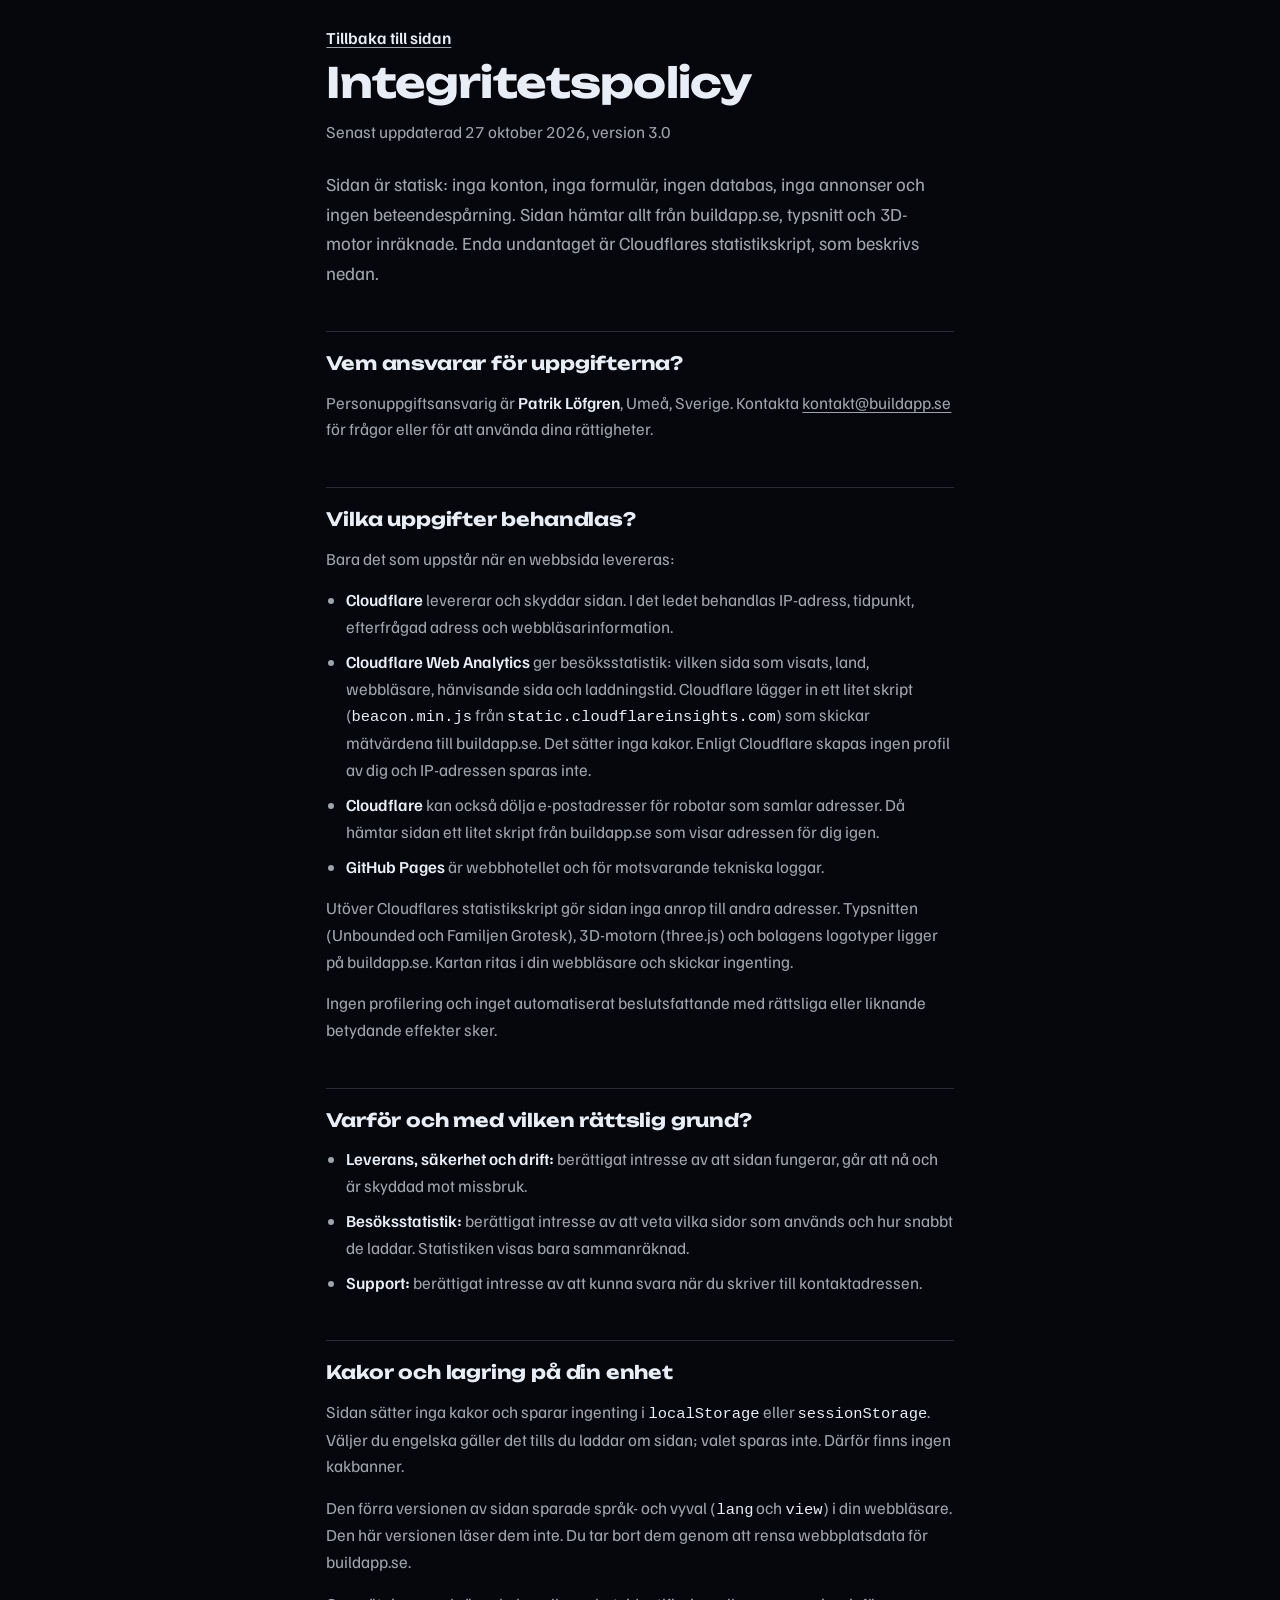
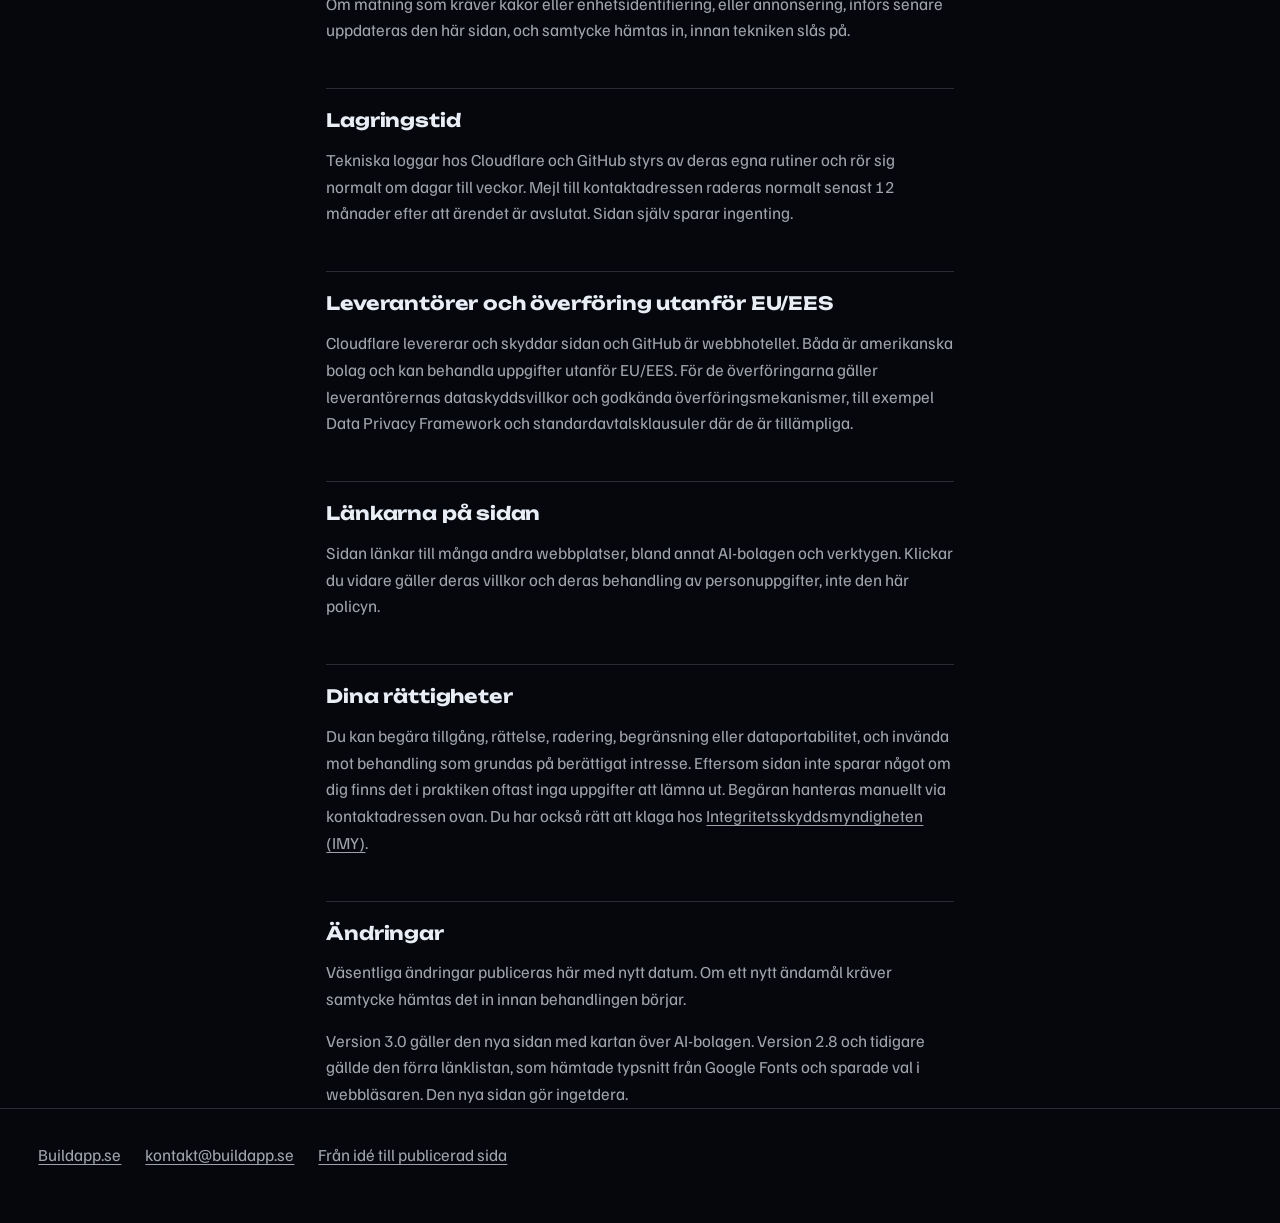
==== commit bcdbda30: "Ny sida: Från idé till publicerad sida (webbverkstad runs/ai-solsystem), logo.png bort, kontrasttest" ====
--- a/integritet.html
+++ b/integritet.html
@@ -1,223 +1,128 @@
 <!doctype html>
 <html lang="sv">
 <head>
-<meta charset="UTF-8">
-<meta name="viewport" content="width=device-width, initial-scale=1.0">
-<title>Integritetspolicy | Lär dig Claude Code</title>
-<meta name="description" content="Hur den här länklistan behandlar personuppgifter. Kort svar: sidan är statisk, har ingen backend och sparar bara dina val lokalt.">
+<meta charset="utf-8">
+<meta name="viewport" content="width=device-width, initial-scale=1">
+<title>Integritetspolicy | Från idé till publicerad sida</title>
+<meta name="description" content="Hur buildapp.se/ai behandlar personuppgifter. Kort svar: sidan sätter inga kakor, sparar ingenting i din webbläsare och hämtar allt från buildapp.se utom Cloudflares statistikskript.">
 <link rel="canonical" href="https://buildapp.se/ai/integritet.html">
-
+<link rel="icon" type="image/svg+xml" href="favicon.svg">
+<link rel="icon" type="image/png" sizes="32x32" href="icon-32.png">
+<link rel="apple-touch-icon" href="apple-touch-icon.png">
 <meta property="og:type" content="website">
-<meta property="og:site_name" content="Lär dig Claude Code">
-<meta property="og:title" content="Integritetspolicy | Lär dig Claude Code">
-<meta property="og:description" content="Hur den här länklistan behandlar personuppgifter. Kort svar: sidan är statisk, har ingen backend och sparar bara dina val lokalt.">
+<meta property="og:site_name" content="buildapp.se">
+<meta property="og:locale" content="sv_SE">
 <meta property="og:url" content="https://buildapp.se/ai/integritet.html">
+<meta property="og:title" content="Integritetspolicy | Från idé till publicerad sida">
+<meta property="og:description" content="Hur buildapp.se/ai behandlar personuppgifter. Kort svar: sidan sätter inga kakor, sparar ingenting i din webbläsare och hämtar allt från buildapp.se utom Cloudflares statistikskript.">
 <meta property="og:image" content="https://buildapp.se/ai/og.png">
 <meta property="og:image:width" content="1200">
 <meta property="og:image:height" content="630">
 <meta property="og:image:type" content="image/png">
-<meta property="og:locale" content="sv_SE">
 <meta name="twitter:card" content="summary_large_image">
-<meta name="twitter:title" content="Integritetspolicy | Lär dig Claude Code">
-<meta name="twitter:description" content="Hur den här länklistan behandlar personuppgifter. Kort svar: sidan är statisk, har ingen backend och sparar bara dina val lokalt.">
 <meta name="twitter:image" content="https://buildapp.se/ai/og.png">
-
-<link rel="preconnect" href="https://fonts.googleapis.com">
-<link rel="preconnect" href="https://fonts.gstatic.com" crossorigin>
-<link rel="stylesheet" href="https://fonts.googleapis.com/css2?family=Bricolage+Grotesque:opsz,wght@12..96,500..800&family=JetBrains+Mono:wght@500;700&family=Public+Sans:wght@400;500;600&display=swap">
 <style>
-:root{--fg:#14181F;--bg:#F4F6F8;--card:#fff;--primary:#6544E0;--secondary:#5A6472;--tertiary:#DDE3EA;
-  --grafit:#14181F;
-  --font:'Public Sans',system-ui,sans-serif;--font-display:'Bricolage Grotesque',system-ui,sans-serif;
-  --mono:'JetBrains Mono',ui-monospace,SFMono-Regular,monospace;
-  --outer:clamp(1.25rem,4vw,2.5rem);--fs-small:.8125rem;--ls-heading:-.02em;--radius-btn:100px;--t:.16s ease;--maxw:1180px}
-*,*::before,*::after{box-sizing:border-box;margin:0;padding:0}
-body{font-family:var(--font);font-size:1rem;color:var(--fg);background:var(--bg);-webkit-font-smoothing:antialiased;line-height:1.65}
-a{color:inherit;text-underline-offset:.2em}
-.wrap{max-width:var(--maxw);margin:0 auto;padding:0 var(--outer)}
-
-.topbar{display:flex;justify-content:space-between;align-items:center;gap:1rem;padding:1.1rem 0;border-bottom:1px solid var(--tertiary)}
-.topbar-right{display:flex;align-items:center;gap:1rem}
-.topbar-link{font-size:var(--fs-small);color:var(--secondary);text-decoration:none;white-space:nowrap}
-.topbar-link:hover{color:var(--primary)}
-.lang-toggle{display:flex;border:1.5px solid var(--tertiary);border-radius:var(--radius-btn);overflow:hidden}
-.lang-toggle button{background:transparent;border:0;cursor:pointer;padding:.35em .7em;font-size:.7rem;font-weight:700;letter-spacing:.05em;color:var(--secondary);font-family:var(--font);transition:all var(--t)}
-.lang-toggle button:hover{color:var(--primary)}
-.lang-toggle button.active{background:var(--grafit);color:#fff}
-
-/* Policyn ligger på ett kort, precis som resurserna i listan. */
-.doc{max-width:64ch;margin:clamp(1.5rem,4vw,2.5rem) auto clamp(2rem,5vw,3.5rem);
-  background:var(--card);border:1px solid var(--tertiary);border-radius:14px;padding:clamp(1.4rem,4vw,2.75rem)}
-h1{font-family:var(--font-display);font-weight:800;font-size:clamp(1.8rem,4.5vw,2.6rem);line-height:1.08;letter-spacing:var(--ls-heading)}
-.meta{font-family:var(--mono);font-size:.72rem;font-weight:500;letter-spacing:.04em;text-transform:uppercase;color:var(--secondary);margin-top:.75rem}
-h2{font-family:var(--font-display);font-weight:700;font-size:clamp(1.15rem,2.6vw,1.4rem);line-height:1.2;letter-spacing:var(--ls-heading);
-  margin-top:2.25rem;padding-top:1.1rem;border-top:1px solid var(--tertiary)}
-p{margin-top:.8rem;color:var(--secondary)}
-p.lede{color:var(--fg);font-size:1.0625rem;margin-top:1.1rem}
-ul{margin-top:.8rem;list-style:none}
-li{position:relative;padding:.45rem 0 .45rem 1.35rem;color:var(--secondary);border-bottom:1px solid var(--tertiary)}
-li::before{content:'';position:absolute;left:.25rem;top:1.05em;width:5px;height:5px;border-radius:50%;background:var(--primary)}
-strong{color:var(--fg);font-weight:600}
-code{font-family:var(--mono);font-size:.85em;background:var(--bg);border:1px solid var(--tertiary);border-radius:4px;padding:.1em .35em}
-.doc a{color:var(--primary)}
-
-.site-footer{margin-top:1rem;padding:1.5rem 0 2rem;border-top:1px solid var(--tertiary);display:flex;justify-content:space-between;align-items:baseline;flex-wrap:wrap;gap:.5em;font-size:var(--fs-small);color:var(--secondary)}
-.site-footer a{color:var(--secondary)}
-.site-footer a:hover{color:var(--primary)}
+@font-face { font-family: "Unbounded"; src: url(fonts/unbounded-latin-700-normal.woff2) format("woff2"); font-weight: 700; font-display: swap; }
+@font-face { font-family: "Familjen Grotesk"; src: url(fonts/familjen-grotesk-latin-400-normal.woff2) format("woff2"); font-weight: 400; font-display: swap; }
+@font-face { font-family: "Familjen Grotesk"; src: url(fonts/familjen-grotesk-latin-600-normal.woff2) format("woff2"); font-weight: 600; font-display: swap; }
+/* Samma tokens som index.html, se DESIGN.md. */
+:root {
+  --space: #05070d;
+  --text: #e9edf5;
+  --muted: rgb(233 237 245 / 0.68);
+  --line: rgb(233 237 245 / 0.16);
+  --star: #f2c46d;
+  --display: "Unbounded", sans-serif;
+  --body: "Familjen Grotesk", sans-serif;
+  --radius: 6px;
+  --gutter: clamp(16px, 3vw, 40px);
+  color-scheme: dark;
+}
+* { box-sizing: border-box; }
+html, body { background: var(--space); }
+body { margin: 0; color: var(--text); font: 400 1.05rem/1.6 var(--body); }
+a { color: inherit; text-decoration-color: var(--muted); text-underline-offset: 0.2em; }
+a:hover { text-decoration-color: var(--text); }
+:focus-visible { outline: 2px solid var(--star); outline-offset: 3px; border-radius: var(--radius); }
+.wrap { max-width: 44rem; margin: 0 auto; padding: 0 var(--gutter); }
+.top { padding-top: 1rem; }
+.top a, .site-foot a { display: inline-flex; align-items: center; min-height: 44px; }
+.top a { font-weight: 600; }
+main { padding: clamp(2rem, 6vw, 4rem) 0; }
+h1 { font: 700 clamp(1.8rem, 5vw, 2.6rem)/1.1 var(--display); letter-spacing: -0.02em; margin: 0; }
+.meta { color: var(--muted); margin: 0.8rem 0 0; }
+.lede { font-size: 1.15rem; margin: 1.5rem 0 0; }
+h2 { font: 700 1.15rem/1.25 var(--display); letter-spacing: -0.01em; margin: 2.75rem 0 0; padding-top: 1.25rem; border-top: 1px solid var(--line); }
+p, li { color: var(--muted); }
+p { margin: 0.9rem 0 0; }
+ul { margin: 0.9rem 0 0; padding-left: 1.2rem; }
+li { margin: 0.5rem 0; }
+li::marker { color: var(--muted); }
+strong { color: var(--text); font-weight: 600; }
+code { font-size: 0.92em; color: var(--text); }
+.site-foot { border-top: 1px solid var(--line); padding: 1.5rem var(--gutter) 3rem; color: var(--muted); display: flex; flex-wrap: wrap; align-items: center; column-gap: 1.5rem; }
+.site-foot [data-email]:empty { display: none; } /* no JS: no address, and no empty gap */
 </style>
 </head>
 <body>
+<div class="wrap top"><a href="./">Tillbaka till sidan</a></div>
 
-<div class="wrap">
-  <div class="topbar">
-    <a class="topbar-link" href="./" data-sv="&larr; Tillbaka till listan" data-en="&larr; Back to the list">&larr; Tillbaka till listan</a>
-    <div class="topbar-right">
-      <div class="lang-toggle" role="group" aria-label="Språk / Language">
-        <button type="button" data-lang="sv">SV</button>
-        <button type="button" data-lang="en">EN</button>
-      </div>
-    </div>
-  </div>
+<main class="wrap">
+  <h1>Integritetspolicy</h1>
+  <p class="meta">Senast uppdaterad 27 oktober 2026, version 3.0</p>
+  <p class="lede">Sidan är statisk: inga konton, inga formulär, ingen databas, inga annonser och ingen beteendespårning. Sidan hämtar allt från buildapp.se, typsnitt och 3D-motor inräknade. Enda undantaget är Cloudflares statistikskript, som beskrivs nedan.</p>
 
-  <article class="doc" data-doc="sv" lang="sv">
-    <h1>Integritetspolicy</h1>
-    <p class="meta">Senast uppdaterad 27 oktober 2026 &middot; Version 2.9</p>
+  <h2>Vem ansvarar för uppgifterna?</h2>
+  <p>Personuppgiftsansvarig är <strong>Patrik Löfgren</strong>, Umeå, Sverige. Kontakta <span data-email>kontakt snabel-a buildapp.se</span> för frågor eller för att använda dina rättigheter.</p>
 
-    <p class="lede">Den här sidan är en kurerad länklista och inget annat. Den är helt statisk: ingen inloggning, inga formulär, ingen databas, inga annonser, ingen beteendespårning. Den skickar ingenting någonstans om dig.</p>
+  <h2>Vilka uppgifter behandlas?</h2>
+  <p>Bara det som uppstår när en webbsida levereras:</p>
+  <ul>
+    <li><strong>Cloudflare</strong> levererar och skyddar sidan. I det ledet behandlas IP-adress, tidpunkt, efterfrågad adress och webbläsarinformation.</li>
+    <li><strong>Cloudflare Web Analytics</strong> ger besöksstatistik: vilken sida som visats, land, webbläsare, hänvisande sida och laddningstid. Cloudflare lägger in ett litet skript (<code>beacon.min.js</code> från <code>static.cloudflareinsights.com</code>) som skickar mätvärdena till buildapp.se. Det sätter inga kakor. Enligt Cloudflare skapas ingen profil av dig och IP-adressen sparas inte.</li>
+    <li><strong>Cloudflare</strong> kan också dölja e-postadresser för robotar som samlar adresser. Då hämtar sidan ett litet skript från buildapp.se som visar adressen för dig igen.</li>
+    <li><strong>GitHub Pages</strong> är webbhotellet och för motsvarande tekniska loggar.</li>
+  </ul>
+  <p>Utöver Cloudflares statistikskript gör sidan inga anrop till andra adresser. Typsnitten (Unbounded och Familjen Grotesk), 3D-motorn (three.js) och bolagens logotyper ligger på buildapp.se. Kartan ritas i din webbläsare och skickar ingenting.</p>
+  <p>Ingen profilering och inget automatiserat beslutsfattande med rättsliga eller liknande betydande effekter sker.</p>
 
-    <h2>Vem ansvarar för uppgifterna?</h2>
-    <p>Personuppgiftsansvarig är <strong>Patrik Löfgren</strong>, Umeå, Sverige. Kontakta <a href="mailto:kontakt@orgutveckling.se">kontakt@orgutveckling.se</a> för frågor eller för att använda dina rättigheter.</p>
+  <h2>Varför och med vilken rättslig grund?</h2>
+  <ul>
+    <li><strong>Leverans, säkerhet och drift:</strong> berättigat intresse av att sidan fungerar, går att nå och är skyddad mot missbruk.</li>
+    <li><strong>Besöksstatistik:</strong> berättigat intresse av att veta vilka sidor som används och hur snabbt de laddar. Statistiken visas bara sammanräknad.</li>
+    <li><strong>Support:</strong> berättigat intresse av att kunna svara när du skriver till kontaktadressen.</li>
+  </ul>
 
-    <h2>Vilka uppgifter behandlas?</h2>
-    <p>Bara det som uppstår i den tekniska leveransen av en webbsida:</p>
-    <ul>
-      <li><strong>Cloudflare</strong> levererar och skyddar sidan. I det ledet behandlas IP-adress, tidpunkt, efterfrågad adress och webbläsarinformation.</li>
-      <li><strong>Cloudflare Web Analytics</strong> ger aggregerad besöksstatistik: vilken sida som visats, land, webbläsare, hänvisande sida och laddningstid. Cloudflare lägger in ett litet skript (<code>beacon.min.js</code> från <code>static.cloudflareinsights.com</code>) som skickar mätvärdena till buildapp.se. Tjänsten sätter inga cookies, skapar ingen enhetsprofil och sparar inte din IP-adress; den används bara i stunden för att avgöra land och sålla bort robotar.</li>
-      <li><strong>GitHub Pages</strong> är webbhotellet och för motsvarande tekniska loggar.</li>
-      <li><strong>Google Fonts</strong> levererar sidans typsnitt. När din webbläsare hämtar dem går din IP-adress till Google. Utöver Cloudflare är det den enda tredjeparten som får uppgifter direkt från din webbläsare.</li>
-    </ul>
-    <p>Ingen profilering och inget automatiserat beslutsfattande med rättsliga eller liknande betydande effekter sker.</p>
+  <h2>Kakor och lagring på din enhet</h2>
+  <p>Sidan sätter inga kakor och sparar ingenting i <code>localStorage</code> eller <code>sessionStorage</code>. Väljer du engelska gäller det tills du laddar om sidan; valet sparas inte. Därför finns ingen kakbanner.</p>
+  <p>Den förra versionen av sidan sparade språk- och vyval (<code>lang</code> och <code>view</code>) i din webbläsare. Den här versionen läser dem inte. Du tar bort dem genom att rensa webbplatsdata för buildapp.se.</p>
+  <p>Om mätning som kräver kakor eller enhetsidentifiering, eller annonsering, införs senare uppdateras den här sidan, och samtycke hämtas in, innan tekniken slås på.</p>
 
-    <h2>Varför och med vilken rättslig grund?</h2>
-    <ul>
-      <li><strong>Leverans, säkerhet och drift:</strong> berättigat intresse av att sidan fungerar, är nåbar och skyddad mot missbruk.</li>
-      <li><strong>Besöksstatistik:</strong> berättigat intresse av att veta vilka sidor som används och hur snabbt de laddar, så att arbetet kan läggas där det gör nytta. Statistiken är aggregerad och kan inte kopplas till dig.</li>
-      <li><strong>Språk- och vyval:</strong> för att tillhandahålla de funktioner du uttryckligen använder.</li>
-      <li><strong>Support:</strong> för att besvara din begäran om du skriver till kontaktadressen.</li>
-    </ul>
+  <h2>Lagringstid</h2>
+  <p>Tekniska loggar hos Cloudflare och GitHub styrs av deras egna rutiner och rör sig normalt om dagar till veckor. Mejl till kontaktadressen raderas normalt senast 12 månader efter att ärendet är avslutat. Sidan själv sparar ingenting.</p>
 
-    <h2>Cookies och lagring på din enhet</h2>
-    <p>Sidan sätter inga cookies. Besöksstatistiken från Cloudflare Web Analytics lagrar ingenting på din enhet och använder ingen identifierare som följer dig mellan besök. Sidan använder <code>localStorage</code> till två saker: valt språk (<code>lang</code>) och om du vill se korten som rutnät eller kompakt lista (<code>view</code>). Båda ligger kvar i din webbläsare och skickas aldrig någonstans. Spelet <a href="https://buildapp.se/terminal/">./terminal</a> sparar sina egna saker på samma adress; de står i <a href="https://buildapp.se/terminal/integritet.html">spelets integritetstext</a>.</p>
-    <p>Lagringen är nödvändig för funktioner du själv begär och kräver därför inget samtycke, vilket är anledningen till att det inte finns någon cookiebanner. Du tar bort den genom att rensa webbplatsdata för buildapp.se i webbläsaren.</p>
-    <p>Om mätning som kräver cookies eller enhetsidentifiering, eller annonsering, införs senare uppdateras den här sidan, och samtycke hämtas in, innan tekniken aktiveras.</p>
+  <h2>Leverantörer och överföring utanför EU/EES</h2>
+  <p>Cloudflare levererar och skyddar sidan och GitHub är webbhotellet. Båda är amerikanska bolag och kan behandla uppgifter utanför EU/EES. För de överföringarna gäller leverantörernas dataskyddsvillkor och godkända överföringsmekanismer, till exempel Data Privacy Framework och standardavtalsklausuler där de är tillämpliga.</p>
 
-    <h2>Lagringstid</h2>
-    <p>Språk- och vyvalet ligger kvar tills du rensar webbplatsdata. Tekniska loggar hos Cloudflare och GitHub styrs av deras egna rutiner och rör sig normalt om dagar till veckor. Sidan själv sparar ingenting.</p>
+  <h2>Länkarna på sidan</h2>
+  <p>Sidan länkar till många andra webbplatser, bland annat AI-bolagen och verktygen. Klickar du vidare gäller deras villkor och deras behandling av personuppgifter, inte den här policyn.</p>
 
-    <h2>Leverantörer och överföring utanför EU/EES</h2>
-    <p>Cloudflare tillhandahåller leverans och skydd, GitHub webbhotellet och Google typsnitten. Samtliga är amerikanska bolag och kan behandla uppgifter utanför EU/EES. För dessa överföringar tillämpas leverantörernas dataskyddsvillkor och godkända överföringsmekanismer, exempelvis Data Privacy Framework och standardavtalsklausuler där de är tillämpliga.</p>
+  <h2>Dina rättigheter</h2>
+  <p>Du kan begära tillgång, rättelse, radering, begränsning eller dataportabilitet, och invända mot behandling som grundas på berättigat intresse. Eftersom sidan inte sparar något om dig finns det i praktiken oftast inga uppgifter att lämna ut. Begäran hanteras manuellt via kontaktadressen ovan. Du har också rätt att klaga hos <a href="https://www.imy.se/" rel="external noopener" target="_blank">Integritetsskyddsmyndigheten (IMY)</a>.</p>
 
-    <h2>Länkarna på sidan</h2>
-    <p>Listan pekar på andras webbplatser. Klickar du vidare gäller deras villkor och deras behandling av personuppgifter, inte den här policyn.</p>
+  <h2>Ändringar</h2>
+  <p>Väsentliga ändringar publiceras här med nytt datum. Om ett nytt ändamål kräver samtycke hämtas det in innan behandlingen börjar.</p>
+  <p>Version 3.0 gäller den nya sidan med kartan över AI-bolagen. Version 2.8 och tidigare gällde den förra länklistan, som hämtade typsnitt från Google Fonts och sparade val i webbläsaren. Den nya sidan gör ingetdera.</p>
+</main>
 
-    <h2>Dina rättigheter</h2>
-    <p>Du kan begära tillgång, rättelse, radering, begränsning eller dataportabilitet, och invända mot behandling som grundas på berättigat intresse. Eftersom sidan inte lagrar något om dig saknas i praktiken uppgifter att lämna ut. Begäran hanteras manuellt via kontaktadressen ovan. Du har också rätt att klaga hos <a href="https://www.imy.se/" rel="external noopener" target="_blank">Integritetsskyddsmyndigheten (IMY)</a>.</p>
-
-    <h2>Ändringar</h2>
-    <p>Väsentliga ändringar publiceras här med nytt datum. Om ett nytt ändamål kräver samtycke hämtas det in innan behandlingen börjar.</p>
-    <p>Version 2.8 och tidigare redovisade quizets framsteg (<code>quiz-mastered</code>, <code>quiz-results</code>). Quizet togs bort den 27 oktober 2026 och sidan läser eller skriver inte längre de nycklarna; har du spelat ligger de kvar i din webbläsare tills du rensar webbplatsdata.</p>
-    <p>Version 2.5 till 2.7 redovisade spelet ./terminals nycklar här. Från version 2.8 står de i spelets egen integritetstext.</p>
-    <p>Version 1.0 beskrev en röstningsfunktion och ett förslagsformulär som tog emot uppgifter via ett API. Båda togs bort den 27 augusti 2026. Det API och den lagring som tog emot uppgifterna avvecklades den 16 september 2026, och de inskickade förslagen och röstsiffrorna raderades då. Sidans ikoner hämtades fram till samma dag från orgutveckling.se; nu ligger de på buildapp.se.</p>
-  </article>
-
-  <article class="doc" data-doc="en" lang="en" hidden>
-    <h1>Privacy policy</h1>
-    <p class="meta">Last updated 27 October 2026 &middot; Version 2.9</p>
-
-    <p class="lede">This page is a curated list of links and nothing else. It is entirely static: no sign-in, no forms, no database, no advertising, no behavioural tracking. It sends nothing about you anywhere.</p>
-
-    <h2>Who is responsible for the data?</h2>
-    <p>The data controller is <strong>Patrik Löfgren</strong>, Umeå, Sweden. Contact <a href="mailto:kontakt@orgutveckling.se">kontakt@orgutveckling.se</a> with questions or to exercise your rights.</p>
-
-    <h2>What data is processed?</h2>
-    <p>Only what arises in the technical delivery of a web page:</p>
-    <ul>
-      <li><strong>Cloudflare</strong> delivers and protects the page. In that step, IP address, time, requested address and browser information are processed.</li>
-      <li><strong>Cloudflare Web Analytics</strong> provides aggregated visit statistics: which page was viewed, country, browser, referring page and load time. Cloudflare injects a small script (<code>beacon.min.js</code> from <code>static.cloudflareinsights.com</code>) that sends the measurements to buildapp.se. The service sets no cookies, builds no device profile and does not store your IP address; it is used only momentarily to determine country and filter out bots.</li>
-      <li><strong>GitHub Pages</strong> is the host and keeps equivalent technical logs.</li>
-      <li><strong>Google Fonts</strong> serves the page's typefaces. Your IP address goes to Google when your browser fetches them. Apart from Cloudflare, it is the only third party that receives data directly from your browser.</li>
-    </ul>
-    <p>No profiling or automated decision-making with legal or similarly significant effects takes place.</p>
-
-    <h2>Purposes and legal bases</h2>
-    <ul>
-      <li><strong>Delivery, security and operation:</strong> our legitimate interest in the page working, being reachable and being protected against abuse.</li>
-      <li><strong>Visit statistics:</strong> our legitimate interest in knowing which pages are used and how fast they load, so that effort goes where it is useful. The statistics are aggregated and cannot be linked to you.</li>
-      <li><strong>Language and view preference:</strong> to provide the features you explicitly use.</li>
-      <li><strong>Support:</strong> to answer your request if you write to the contact address.</li>
-    </ul>
-
-    <h2>Cookies and storage on your device</h2>
-    <p>The page sets no cookies. The visit statistics from Cloudflare Web Analytics store nothing on your device and use no identifier that follows you between visits. The page uses <code>localStorage</code> for two things: your chosen language (<code>lang</code>) and whether you want the cards as a grid or a compact list (<code>view</code>). Both stay in your browser and are never sent anywhere. The <a href="https://buildapp.se/terminal/">./terminal</a> game stores its own items on the same address; they are listed in <a href="https://buildapp.se/terminal/integritet.html">the game's privacy notice</a> (in Swedish).</p>
-    <p>This storage is necessary for features you request yourself and therefore needs no consent, which is why there is no cookie banner. You can remove it by clearing site data for buildapp.se in your browser.</p>
-    <p>If measurement that requires cookies or device identification, or advertising, is introduced later, this page will be updated, and consent obtained, before that technology is enabled.</p>
-
-    <h2>Retention</h2>
-    <p>Your language and view preference stay until you clear site data. Technical logs at Cloudflare and GitHub follow their own routines and normally range from days to weeks. The page itself stores nothing.</p>
-
-    <h2>Providers and transfers outside the EU/EEA</h2>
-    <p>Cloudflare provides delivery and protection, GitHub the hosting and Google the typefaces. All are US companies and may process data outside the EU/EEA. Provider data protection terms and approved transfer mechanisms, such as the Data Privacy Framework and Standard Contractual Clauses where applicable, are used for these transfers.</p>
-
-    <h2>The links on this page</h2>
-    <p>The list points to other people's websites. If you click through, their terms and their processing of personal data apply, not this policy.</p>
-
-    <h2>Your rights</h2>
-    <p>You may request access, correction, deletion, restriction or data portability, and object to processing based on legitimate interests. Since the page stores nothing about you, there may in practice be no data to hand over. Requests are handled manually through the contact address above. You may also complain to the <a href="https://www.imy.se/" rel="external noopener" target="_blank">Swedish Authority for Privacy Protection (IMY)</a>.</p>
-
-    <h2>Changes</h2>
-    <p>Material changes will be published here with a new date. If a new purpose requires consent, it will be requested before processing begins.</p>
-    <p>Version 2.8 and earlier listed the quiz progress (<code>quiz-mastered</code>, <code>quiz-results</code>). The quiz was removed on 27 October 2026 and the page no longer reads or writes those keys; if you played, they stay in your browser until you clear site data.</p>
-    <p>Versions 2.5 to 2.7 listed the ./terminal game's storage items here. From version 2.8 they are in the game's own privacy notice.</p>
-    <p>Version 1.0 described a voting feature and a suggestion form that received data through an API. Both were removed on 27 August 2026. The API and storage that received the data were decommissioned on 16 September 2026, and the submitted suggestions and vote counts were deleted then. Until the same day the page's icons were fetched from orgutveckling.se; they are now served from buildapp.se.</p>
-  </article>
-
-  <footer class="site-footer">
-    <div><a href="./" data-sv="Lär dig Claude Code" data-en="Learn Claude Code">Lär dig Claude Code</a> &middot; <a href="https://buildapp.se/">buildapp.se</a></div>
-    <div><span id="footer-email"></span></div>
-  </footer>
-</div>
-
+<footer class="site-foot">
+  <a href="https://buildapp.se/">Buildapp.se</a>
+  <span data-email></span>
+  <a href="./">Från idé till publicerad sida</a>
+</footer>
 <script>
-(function(){
-  // Samma nyckel som listsidan, sa spraket foljer med hit.
-  var buttons = document.querySelectorAll('.lang-toggle button');
-
-  function apply(lang){
-    document.documentElement.lang = lang;
-    document.querySelectorAll('[data-doc]').forEach(function(el){
-      el.hidden = el.getAttribute('data-doc') !== lang;
-    });
-    document.querySelectorAll('[data-sv]').forEach(function(el){
-      el.textContent = lang === 'sv' ? el.getAttribute('data-sv') : el.getAttribute('data-en');
-    });
-    buttons.forEach(function(b){ b.classList.toggle('active', b.dataset.lang === lang); });
-  }
-
-  var saved;
-  try { saved = localStorage.getItem('lang'); } catch (e) { saved = null; }
-  apply(saved || ((navigator.language || '').toLowerCase().indexOf('sv') === 0 ? 'sv' : 'en'));
-
-  document.querySelector('.lang-toggle').addEventListener('click', function(e){
-    var btn = e.target.closest('button[data-lang]');
-    if (!btn) return;
-    try { localStorage.setItem('lang', btn.dataset.lang); } catch (e) {}
-    apply(btn.dataset.lang);
-  });
-
-  var u='kontakt', d='orgutveckling.se';
-  var el=document.getElementById('footer-email');
-  if(el){var a=document.createElement('a');a.href='mai'+'lto:'+u+'@'+d;a.textContent=u+'@'+d;a.style.color='inherit';el.appendChild(a);}
-})();
+// E-mail written by script, not in the HTML, like index.html: scrapers find no address. Without JS the text reads "kontakt snabel-a buildapp.se".
+(function(){var u='kontakt',d='buildapp.se';document.querySelectorAll('[data-email]').forEach(function(el){var a=document.createElement('a');a.href='mai'+'lto:'+u+'@'+d;a.textContent=u+'@'+d;el.replaceChildren(a);});})();
 </script>
 </body>
 </html>
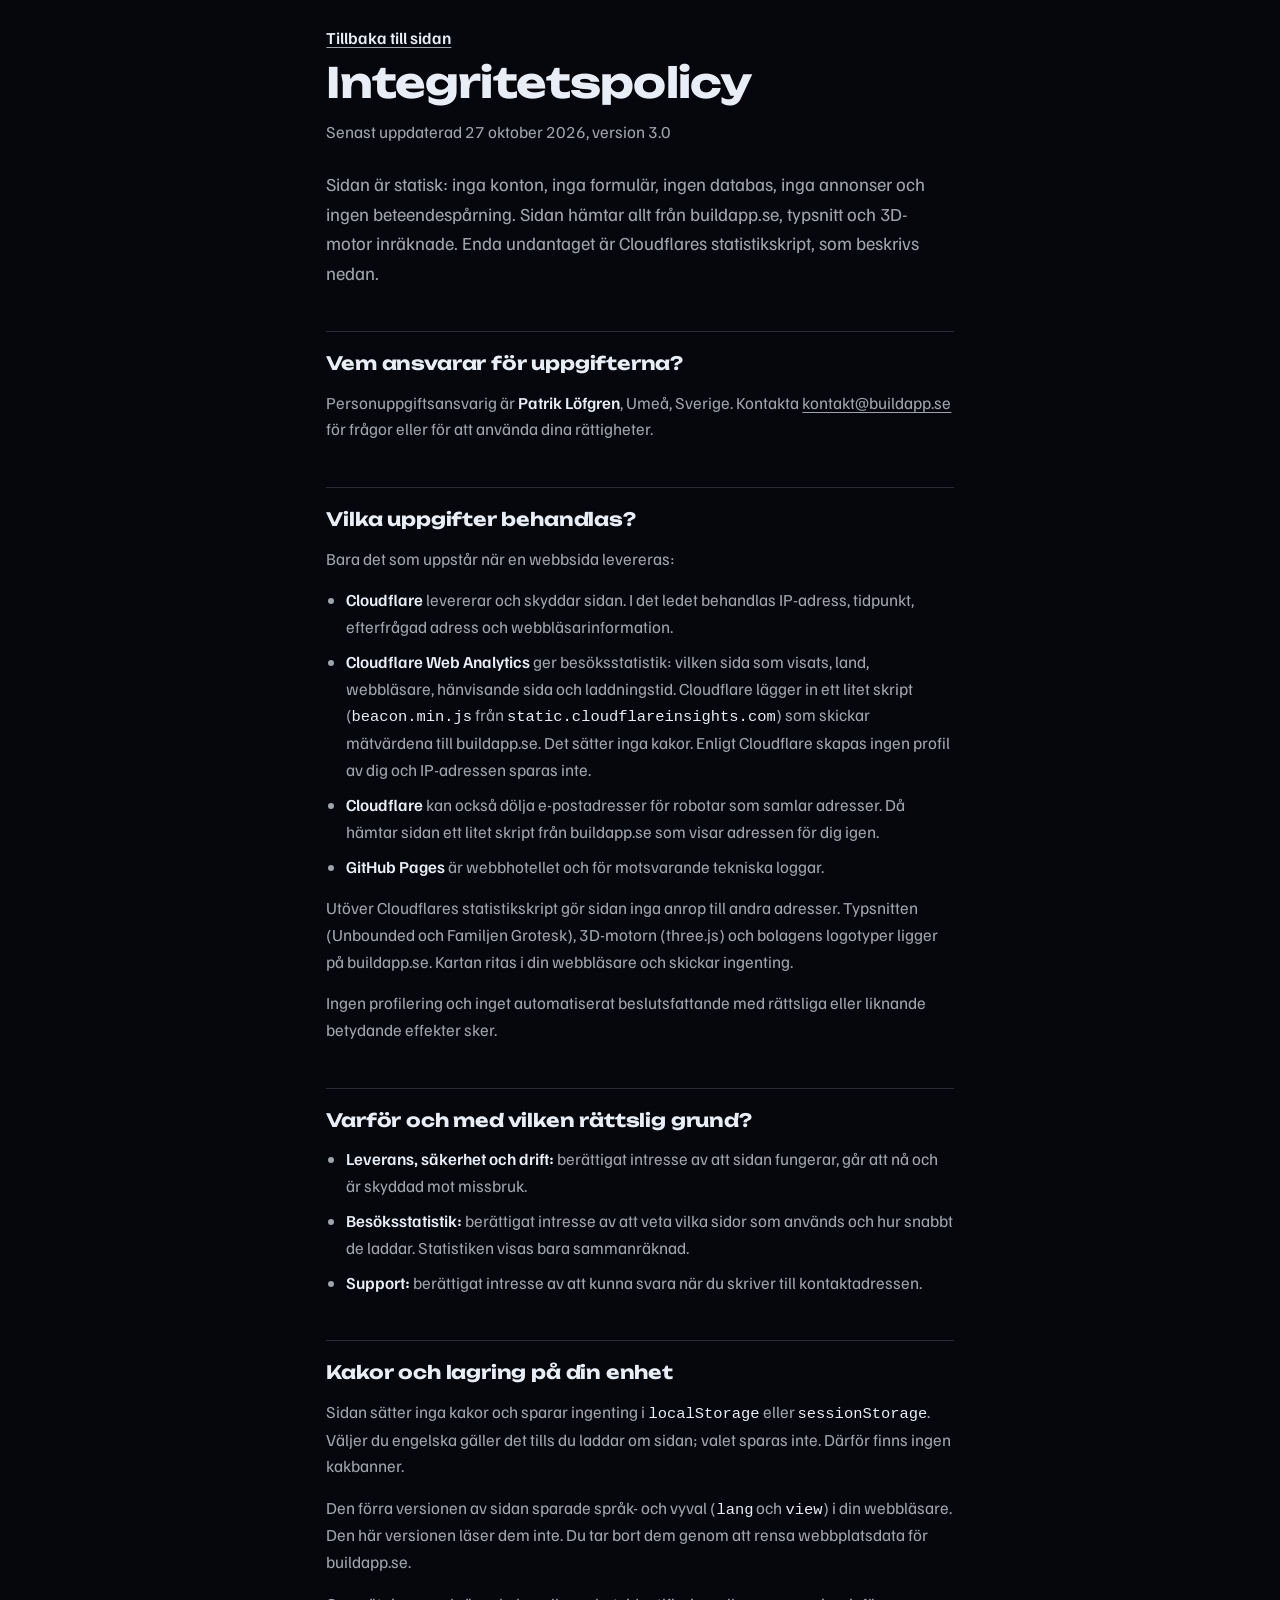
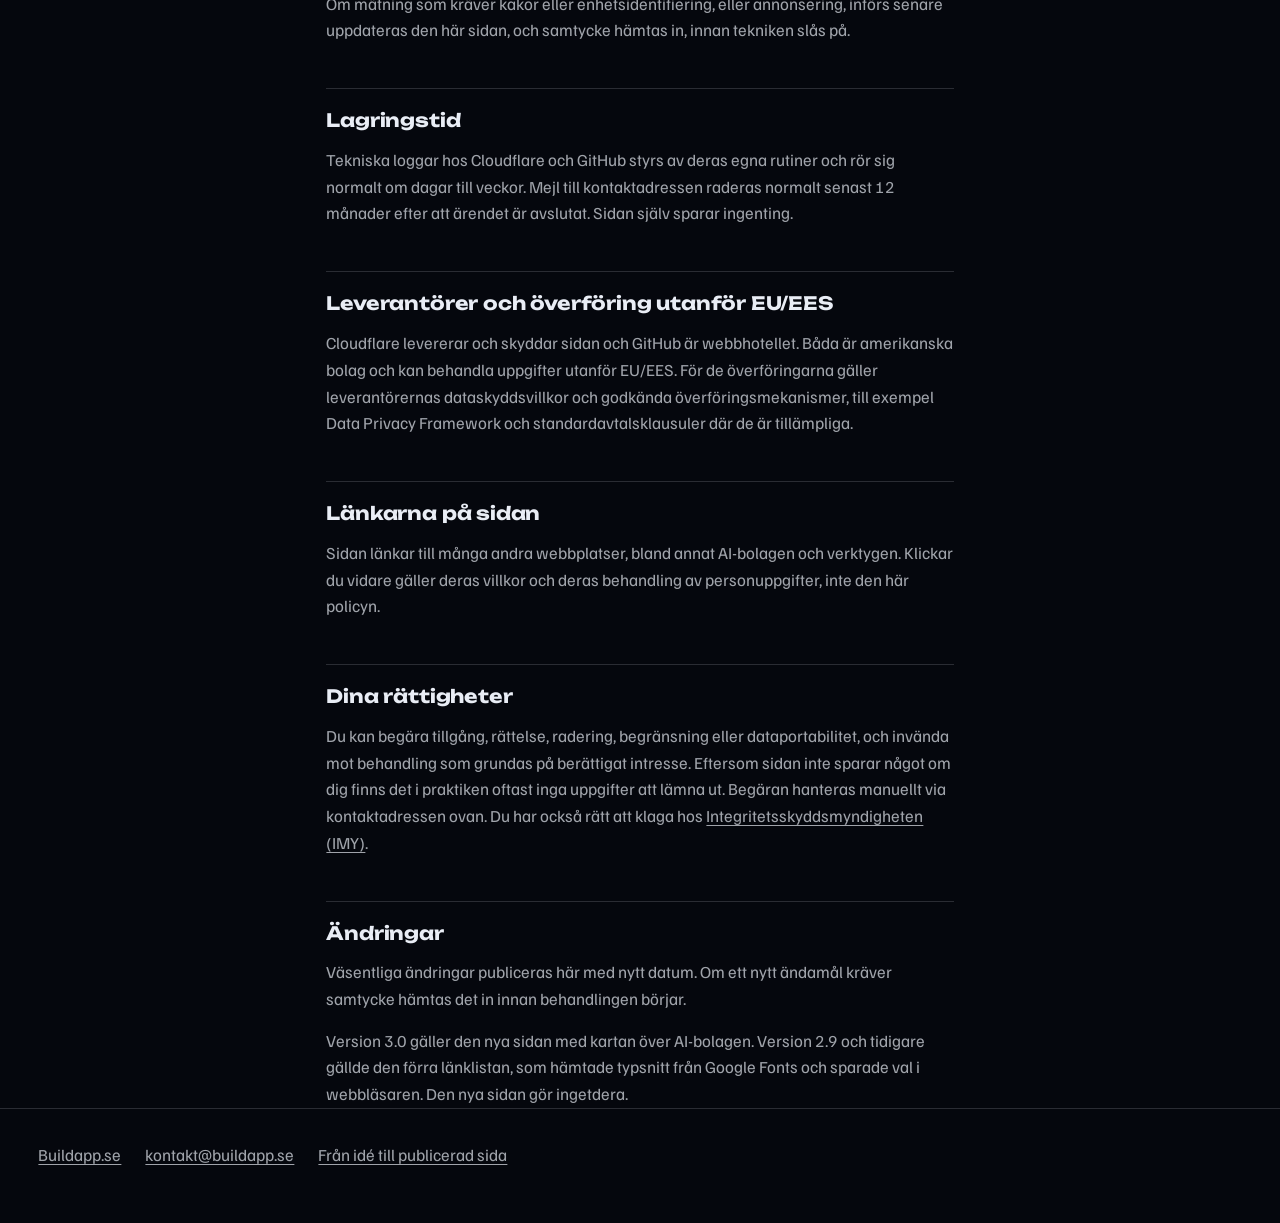
==== commit aca1c563: "buggjakt 2: utan three.js listan, integritet 2.9, dateModified (från webbverkstad a29eb4d, f8a8acd) " ====
--- a/integritet.html
+++ b/integritet.html
@@ -3,6 +3,7 @@
 <head>
 <meta charset="utf-8">
 <meta name="viewport" content="width=device-width, initial-scale=1">
+<meta http-equiv="Content-Security-Policy" content="default-src 'self'; script-src 'self' 'sha256-q5E/YKHamJa//rU4DpqHXVQt8wFRAS9fXQSehSt8/CE=' https://static.cloudflareinsights.com; style-src 'self' 'unsafe-inline'; img-src 'self' data:; font-src 'self'; connect-src 'self' https://cloudflareinsights.com; object-src 'none'; base-uri 'self'; form-action 'none'">
 <title>Integritetspolicy | Från idé till publicerad sida</title>
 <meta name="description" content="Hur buildapp.se/ai behandlar personuppgifter. Kort svar: sidan sätter inga kakor, sparar ingenting i din webbläsare och hämtar allt från buildapp.se utom Cloudflares statistikskript.">
 <link rel="canonical" href="https://buildapp.se/ai/integritet.html">
@@ -65,7 +66,7 @@
 </style>
 </head>
 <body>
-<div class="wrap top"><a href="./">Tillbaka till sidan</a></div>
+<nav class="wrap top" aria-label="Tillbaka"><a href="./">Tillbaka till sidan</a></nav>
 
 <main class="wrap">
   <h1>Integritetspolicy</h1>
@@ -112,7 +113,7 @@
 
   <h2>Ändringar</h2>
   <p>Väsentliga ändringar publiceras här med nytt datum. Om ett nytt ändamål kräver samtycke hämtas det in innan behandlingen börjar.</p>
-  <p>Version 3.0 gäller den nya sidan med kartan över AI-bolagen. Version 2.8 och tidigare gällde den förra länklistan, som hämtade typsnitt från Google Fonts och sparade val i webbläsaren. Den nya sidan gör ingetdera.</p>
+  <p>Version 3.0 gäller den nya sidan med kartan över AI-bolagen. Version 2.9 och tidigare gällde den förra länklistan, som hämtade typsnitt från Google Fonts och sparade val i webbläsaren. Den nya sidan gör ingetdera.</p>
 </main>
 
 <footer class="site-foot">
